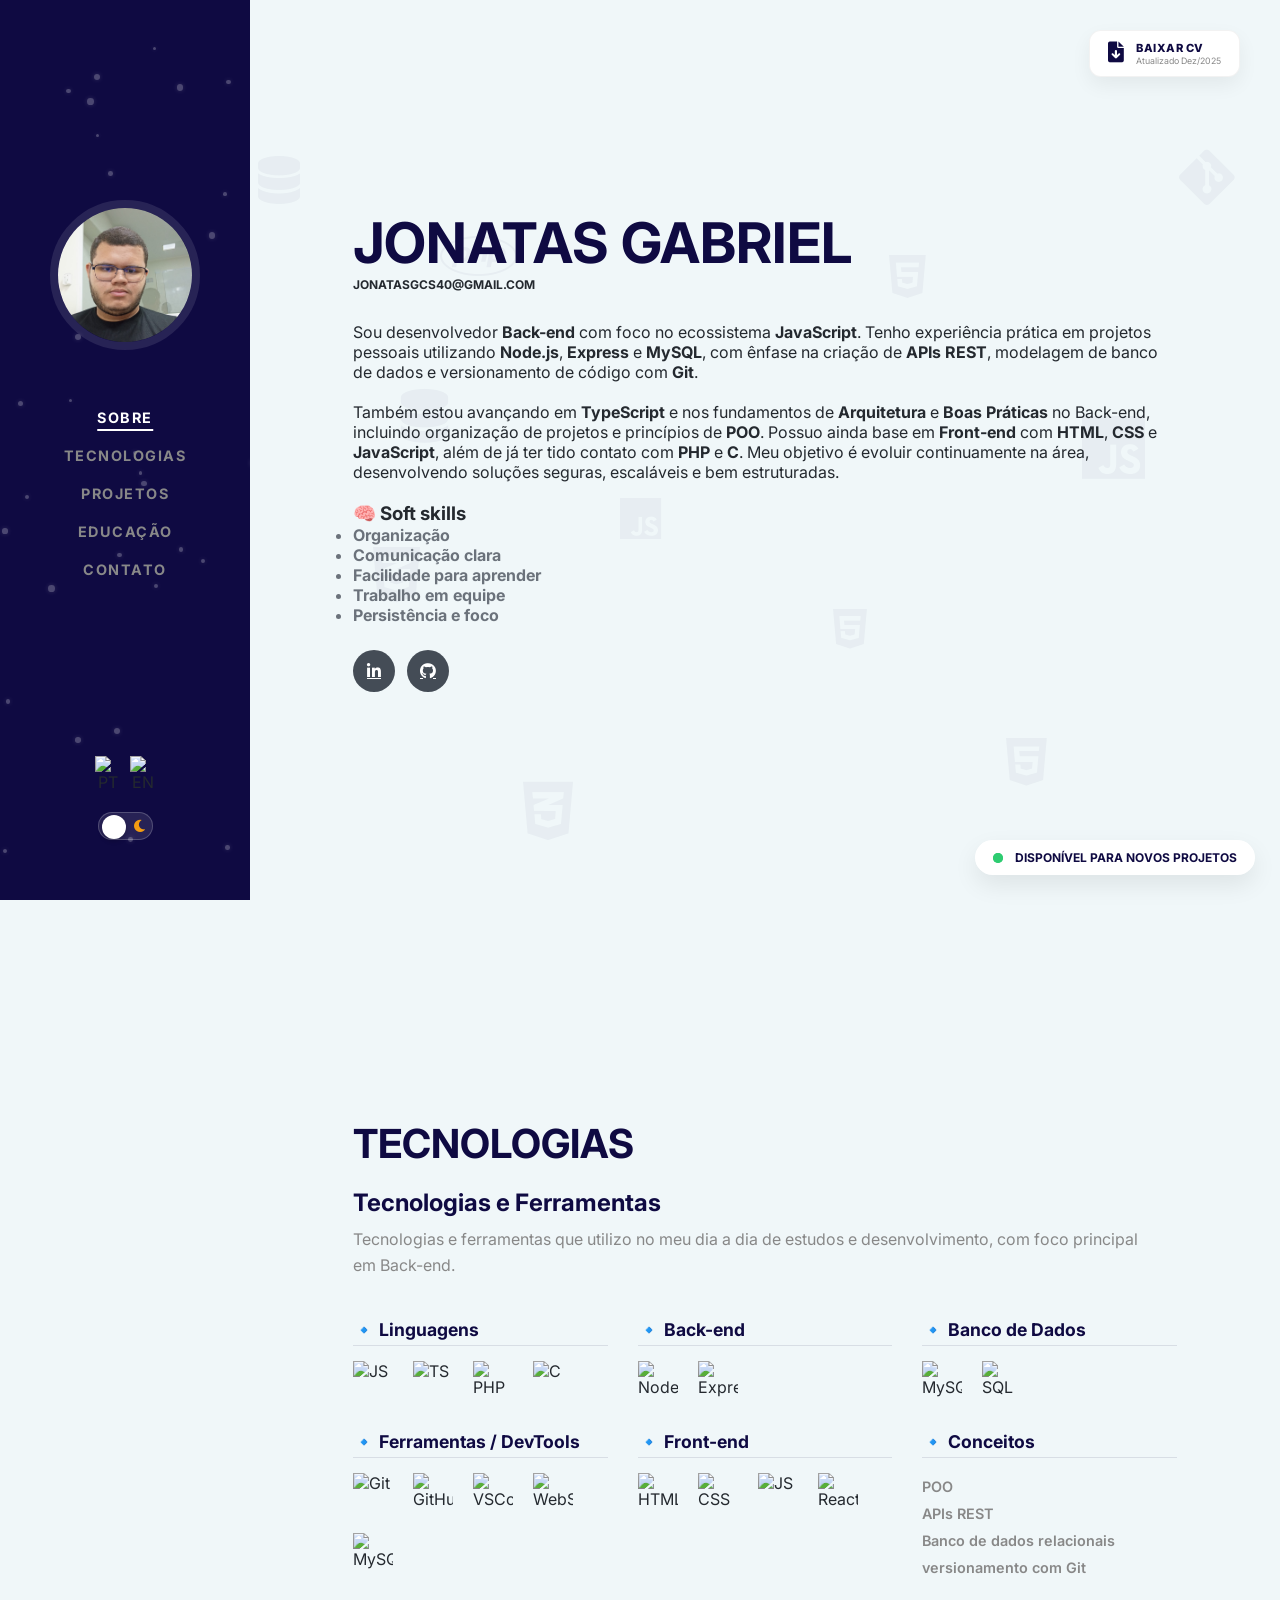
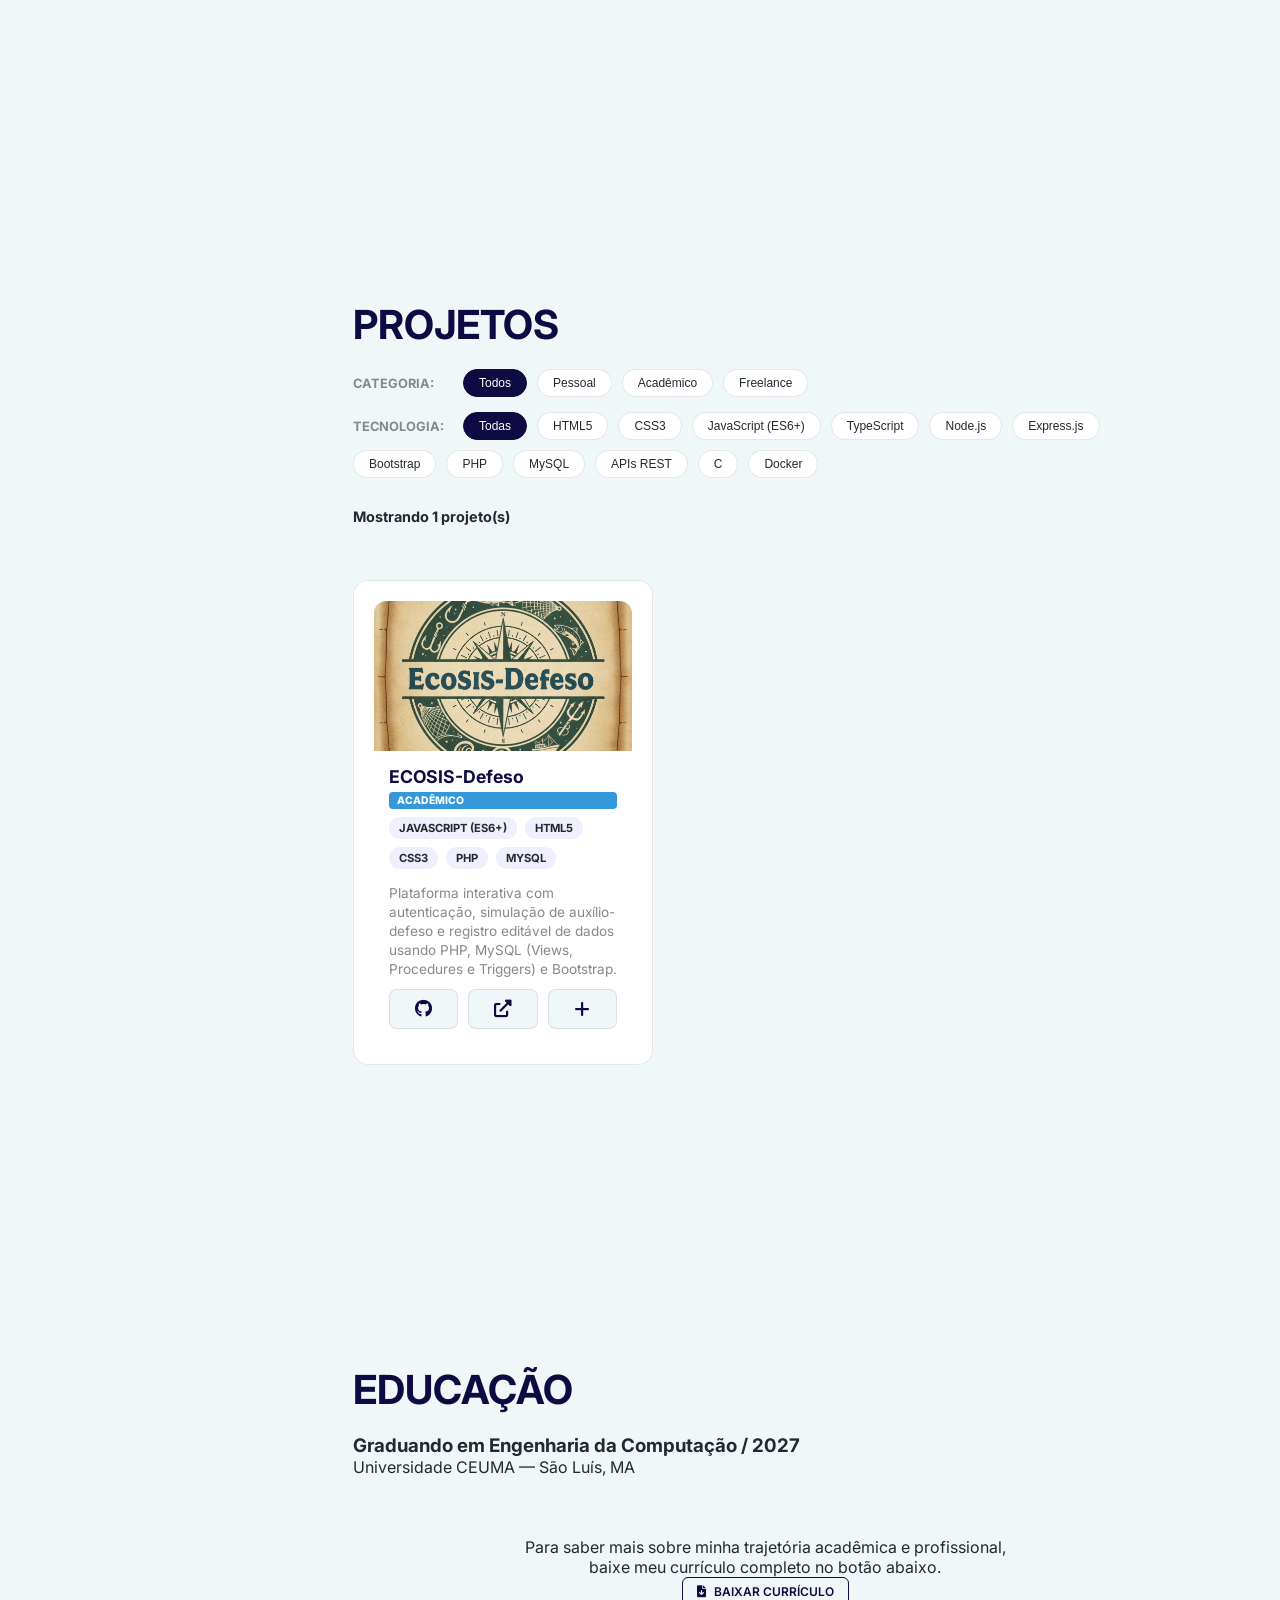
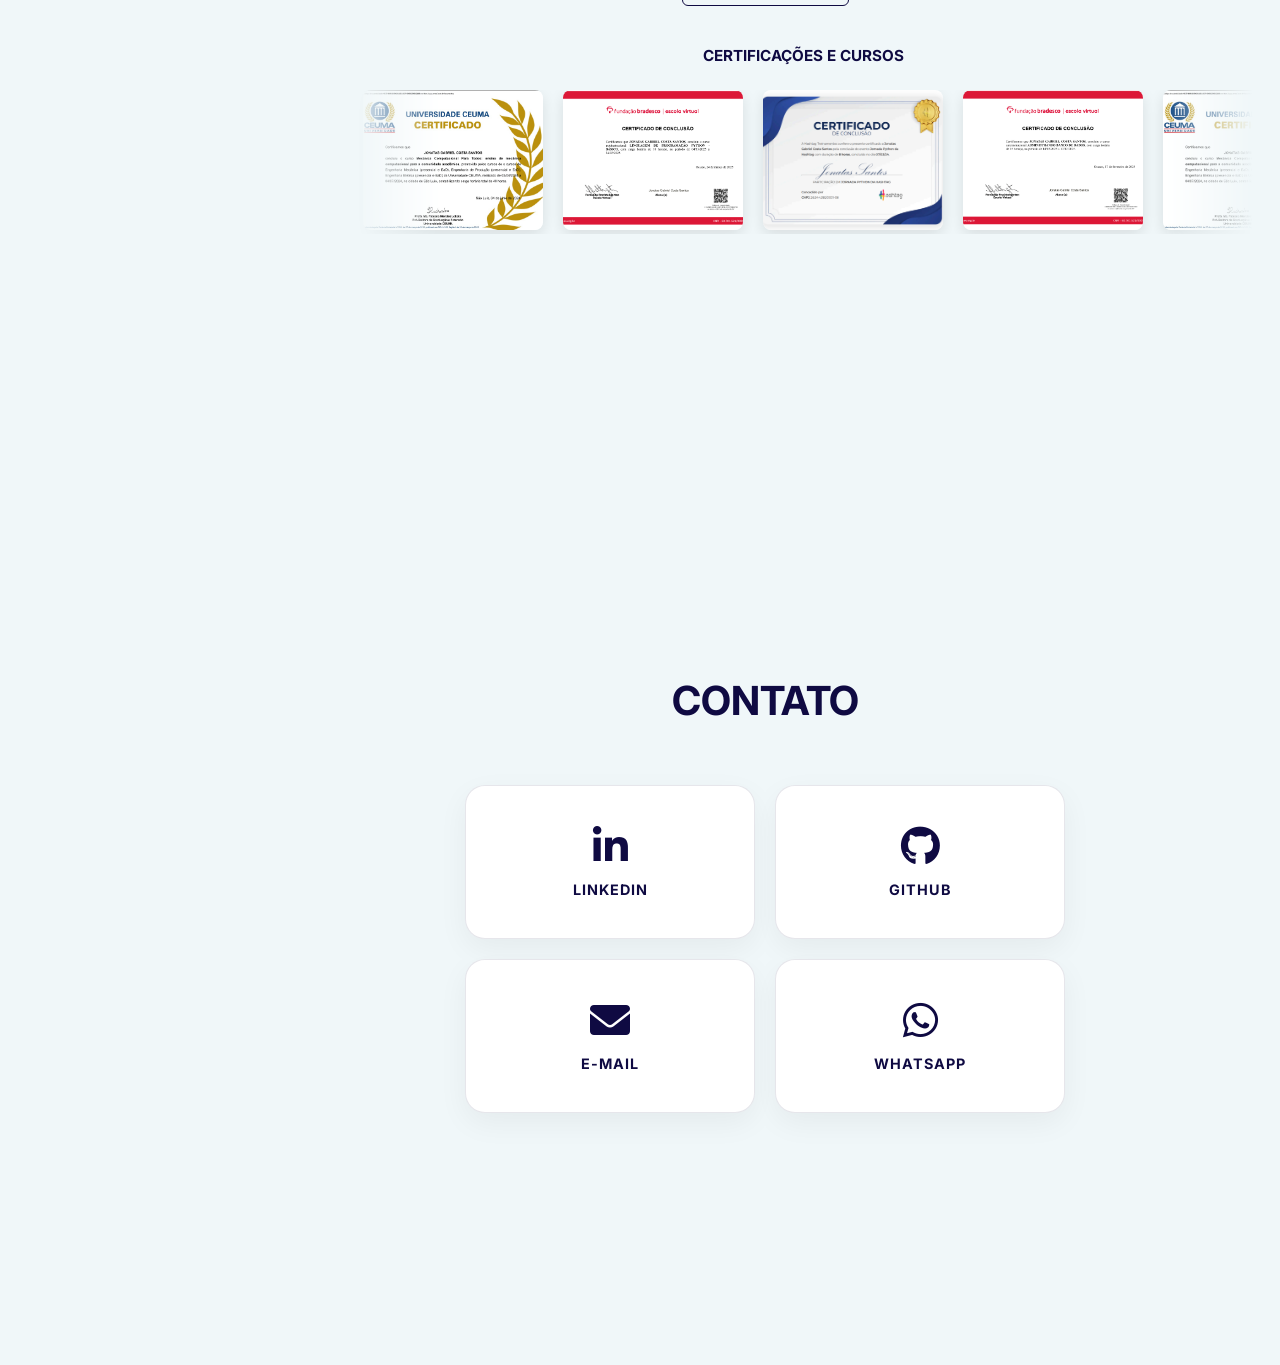
==== index.html @ e99e6a86 "Add files via upload" ====
<!DOCTYPE html>
<html lang="pt-br">
<head>
    <meta charset="UTF-8">
    <meta name="viewport" content="width=device-width, initial-scale=1.0, maximum-scale=1.0, user-scalable=no">
    <title>Jonatas Gabriel | Portfolio</title>

    <link rel="icon" type="image/x-icon" href="imagem/Gemini_Generated_Image_o54083o54083o540.png">

    <link rel="stylesheet" href="style.css">
    <link href="https://fonts.googleapis.com/css2?family=Inter:wght@400;700&display=swap" rel="stylesheet">
    <link rel="stylesheet" href="https://cdnjs.cloudflare.com/ajax/libs/font-awesome/6.0.0/css/all.min.css">
    <link href="https://unpkg.com/aos@2.3.1/dist/aos.css" rel="stylesheet">
</head>
<body>
    <nav class="sidebar">
        <div id="sidebar-particles"></div>
        <div class="nav-center">
            <div class="profile-container">
                <img src="imagem/perfil.jpeg" alt="Jonatas Gabriel" class="profile-pic" id="profile-trigger">
            </div>
            <ul class="nav-links">
                <li><a href="#sobre" class="nav-item" data-pt="SOBRE" data-en="ABOUT">SOBRE</a></li>
                <li><a href="#tecnologias" class="nav-item" data-pt="TECNOLOGIAS" data-en="SKILLS">TECNOLOGIAS</a></li>
                <li><a href="#projetos" class="nav-item" data-pt="PROJETOS" data-en="PROJECTS">PROJETOS</a></li>
                <li><a href="#educacao" class="nav-item" data-pt="EDUCAÇÃO" data-en="EDUCATION">EDUCAÇÃO</a></li>
                <li><a href="#contato" class="nav-item" data-pt="CONTATO" data-en="CONTACT">CONTATO</a></li>
            </ul>
        </div>

        <div class="sidebar-footer">
            <div class="lang-switcher">
                <img src="https://flagcdn.com/w40/br.png" alt="PT" class="lang-btn" onclick="setLanguage('pt')">
                <img src="https://flagcdn.com/w40/gb.png" alt="EN" class="lang-btn" onclick="setLanguage('en')">
            </div>

            <div class="theme-switch">
                <input type="checkbox" id="theme-toggle" class="theme-checkbox">
                <label for="theme-toggle" class="theme-label">
                    <i class="fas fa-sun sun-icon"></i>
                    <i class="fas fa-moon moon-icon"></i>
                    <span class="ball"></span>
                </label>
            </div>
        </div>
    </nav>

    <main class="content">
        <div class="cv-widget" data-aos="fade-left">
            <a href="curriculo/Jonatas_Gabriel_Costa_Santos_Curriculo.pdf" download class="cv-button">
                <i class="fas fa-file-download"></i>
                <div class="cv-text">
                    <span class="cv-main-label" data-pt="BAIXAR CV" data-en="DOWNLOAD CV">BAIXAR CV</span>
                    <span class="cv-date" data-pt="Atualizado Dez/2025" data-en="Updated Dec/2025">Atualizado Dez/2025</span>
                </div>
            </a>
        </div>

        <section id="sobre" class="section" data-aos="fade-up">
            <h1 class="main-title">JONATAS GABRIEL</h1>
            <a href="mailto:jonatasgcs40@gmail.com" class="email-link">jonatasgcs40@gmail.com</a>
            <div class="bio-text">
                <p data-pt="Sou desenvolvedor <strong>Back-end</strong> com foco no ecossistema <strong>JavaScript</strong>. Tenho experiência prática em projetos pessoais utilizando <strong>Node.js</strong>, <strong>Express</strong> e <strong>MySQL</strong>, com ênfase na criação de <strong>APIs REST</strong>, modelagem de banco de dados e versionamento de código com <strong>Git</strong>." 
                   data-en="I am a <strong>Back-end</strong> developer focused on the <strong>JavaScript</strong> ecosystem. I have practical experience in personal projects using <strong>Node.js</strong>, <strong>Express</strong>, and <strong>MySQL</strong>, emphasizing <strong>REST API</strong> creation, database modeling, and versioning with <strong>Git</strong>.">
                    Sou desenvolvedor <strong>Back-end</strong> com foco no ecossistema <strong>JavaScript</strong>. Tenho experiência prática em projetos pessoais utilizando <strong>Node.js</strong>, <strong>Express</strong> e <strong>MySQL</strong>, com ênfase na criação de <strong>APIs REST</strong>, modelagem de banco de dados e versionamento de código com <strong>Git</strong>.
                </p>
                <br>
                <p data-pt="Também estou avançando em <strong>TypeScript</strong> e nos fundamentos de <strong>Arquitetura</strong> e <strong>Boas Práticas</strong> no Back-end, incluindo organização de projetos e princípios de <strong>POO</strong>. Possuo ainda base em <strong>Front-end</strong> com <strong>HTML</strong>, <strong>CSS</strong> e <strong>JavaScript</strong>, além de já ter tido contato com <strong>PHP</strong> e <strong>C</strong>. Meu objetivo é evoluir continuamente na área, desenvolvendo soluções seguras, escaláveis e bem estruturadas."
                   data-en="I am also advancing in <strong>TypeScript</strong> and <strong>Architecture</strong> fundamentals and <strong>Best Practices</strong> in Back-end, including project organization and <strong>OOP</strong> principles. I also have a foundation in <strong>Front-end</strong> with <strong>HTML</strong>, <strong>CSS</strong>, and <strong>JavaScript</strong>, besides having contact with <strong>PHP</strong> and <strong>C</strong>. My goal is to continuously evolve, developing secure, scalable, and well-structured solutions.">
                    Também estou avançando em <strong>TypeScript</strong> e nos fundamentos de <strong>Arquitetura</strong> e <strong>Boas Práticas</strong> no Back-end, incluindo organização de projetos e princípios de <strong>POO</strong>. Possuo ainda base em <strong>Front-end</strong> com <strong>HTML</strong>, <strong>CSS</strong> e <strong>JavaScript</strong>, além de já ter tido contato com <strong>PHP</strong> e <strong>C</strong>. Meu objetivo é evoluir continuamente na área, desenvolvendo soluções seguras, escaláveis e bem estruturadas.
                </p>
                <br>
                <div class="soft-skills">
                    <h3 class="soft-skills-title" data-pt="🧠 Soft skills" data-en="🧠 Soft skills">🧠 Soft skills</h3>
                    <ul class="soft-skills-list">
                        <li data-pt=" <b>Organização</b>" data-en=" <b>Organization</b>"> <b>Organização</b></li>
                        <li data-pt=" <b>Comunicação clara</b>" data-en=" <b>Clear communication</b>"> <b>Comunicação clara</b></li>
                        <li data-pt=" <b>Facilidade para aprender</b>" data-en=" <b>Quick learner</b>"> <b>Facilidade para aprender</b></li>
                        <li data-pt=" <b>Trabalho em equipe</b>" data-en=" <b>Teamwork</b>"> <b>Trabalho em equipe</b></li>
                        <li data-pt=" <b>Persistência e foco</b>" data-en=" <b>Persistence and focus</b>"> <b>Persistência e foco</b></li>
                    </ul>
                </div>
            </div>
            <div class="social-icons">
                <a href="https://www.linkedin.com/in/jonatas-gabriel-a3842b328" target="_blank" class="social-btn"><i class="fab fa-linkedin-in"></i></a>
                <a href="https://github.com/jonatasgcs" target="_blank" class="social-btn"><i class="fab fa-github"></i></a>
            </div>
        </section>

        <section id="tecnologias" class="section" data-aos="fade-up">
            <h2 class="section-title" data-pt="TECNOLOGIAS" data-en="SKILLS">TECNOLOGIAS</h2>
            <div class="tech-intro">
                <h3 data-pt="Tecnologias e Ferramentas" data-en="Technologies and Tools">Tecnologias e Ferramentas</h3>
                <p data-pt="Tecnologias e ferramentas que utilizo no meu dia a dia de estudos e desenvolvimento, com foco principal em Back-end." data-en="Technologies and tools I use in my daily studies and development, with a primary focus on Back-end.">
                    Tecnologias e ferramentas que utilizo no meu dia a dia de estudos e desenvolvimento, com foco principal em Back-end.
                </p>
            </div>

            <div class="tech-groups">
                <div class="tech-group">
                    <h4 data-pt="🔹 Linguagens" data-en="🔹 Languages">🔹 Linguagens</h4>
                    <div class="tech-icons-grid">
                        <div class="tech-item"><img src="https://cdn.simpleicons.org/javascript/F7DF1E" alt="JS"><span>JavaScript</span></div>
                        <div class="tech-item"><img src="https://cdn.simpleicons.org/typescript/3178C6" alt="TS"><span>TypeScript</span></div>
                        <div class="tech-item"><img src="https://cdn.simpleicons.org/php/777BB4" alt="PHP"><span>PHP</span></div>
                        <div class="tech-item"><img src="https://cdn.simpleicons.org/c/A8B9CC" alt="C"><span>C</span></div>
                    </div>
                </div>

                <div class="tech-group">
                    <h4 data-pt="🔹 Back-end" data-en="🔹 Back-end">🔹 Back-end</h4>
                    <div class="tech-icons-grid">
                        <div class="tech-item"><img src="https://cdn.simpleicons.org/nodedotjs/339933" alt="Node"><span>Node.js</span></div>
                        <div class="tech-item"><img src="https://cdn.simpleicons.org/express/000000" alt="Express"><span>Express</span></div>
                    </div>
                </div>

                <div class="tech-group">
                    <h4 data-pt="🔹 Banco de Dados" data-en="🔹 Databases">🔹 Banco de Dados</h4>
                    <div class="tech-icons-grid">
                        <div class="tech-item"><img src="https://cdn.simpleicons.org/mysql/4479A1" alt="MySQL"><span>MySQL</span></div>
                        <div class="tech-item"><img src="https://cdn.simpleicons.org/sqlite/003B57" alt="SQL"><span>SQL (Queries)</span></div>
                    </div>
                </div>

                <div class="tech-group">
                    <h4 data-pt="🔹 Ferramentas / DevTools" data-en="🔹 Tools / DevTools">🔹 Ferramentas / DevTools</h4>
                    <div class="tech-icons-grid">
                        <div class="tech-item"><img src="https://cdn.simpleicons.org/git/F05032" alt="Git"><span>Git</span></div>
                        <div class="tech-item"><img src="https://cdn.simpleicons.org/github/181717" alt="GitHub"><span>GitHub</span></div>
                        <div class="tech-item"><img src="https://cdn.jsdelivr.net/gh/devicons/devicon/icons/vscode/vscode-original.svg" alt="VSCode"><span>VS Code</span></div>
                        <div class="tech-item"><img src="https://cdn.simpleicons.org/webstorm/000000" alt="WebStorm"><span>WebStorm</span></div>
                        <div class="tech-item"><img src="https://cdn.simpleicons.org/mysql/00A894" alt="MySQL Workbench"><span>MySQL Workbench</span></div>
                    </div>
                </div>

                <div class="tech-group">
                    <h4 data-pt="🔹 Front-end" data-en="🔹 Front-end">🔹 Front-end</h4>
                    <div class="tech-icons-grid">
                        <div class="tech-item"><img src="https://cdn.simpleicons.org/html5/E34F26" alt="HTML"><span>HTML</span></div>
                        <div class="tech-item"><img src="https://unpkg.com/simple-icons@v13/icons/css3.svg" width="24" alt="CSS"><span>CSS</span></div>
                        <div class="tech-item"><img src="https://cdn.simpleicons.org/javascript/F7DF1E" alt="JS"><span>JavaScript</span></div>
                        <div class="tech-item"><img src="https://cdn.simpleicons.org/react/61DAFB" alt="React"><span>React (em estudo)</span></div>
                    </div>
                </div>

                <div class="tech-group">
                    <h4 data-pt="🔹 Conceitos" data-en="🔹 Concepts">🔹 Conceitos</h4>
                    <ul class="concept-list">
                        <li data-pt="Arquitetura MVC" data-en="MVC Architecture">POO</li>
                        <li data-pt="APIs REST" data-en="REST APIs">APIs REST</li>
                        <li data-pt="Arquitetura MVC" data-en="MVC Architecture">Banco de dados relacionais</li>
                        <li data-pt="Arquitetura MVC" data-en="MVC Architecture">versionamento com Git</li>

                    </ul>
                </div>
            </div>
        </section>

   <!-- ========================================================================================== -->      

<style>
    /* Estilos das Novas Tags de Categoria */
    .category-tag {
        display: inline-block;
        font-size: 0.65rem;
        font-weight: 800;
        padding: 2px 8px;
        border-radius: 4px;
        text-transform: uppercase;
        margin-bottom: 8px;
        color: #fff;
    }
    .cat-pessoal { background-color: #f39c12; }
    .cat-academico { background-color: #3498db; }
    .cat-freelance { background-color: #9b59b6; }

    /* Estilos dos Filtros */
    .project-filters {
        margin-bottom: 30px;
        display: flex;
        flex-direction: column;
        gap: 15px;
    }

    .filter-group {
        display: flex;
        flex-wrap: wrap;
        gap: 10px;
        align-items: center;
        max-width: 800px; 
    }

    .filter-label {
        font-size: 0.8rem;
        font-weight: 700;
        color: var(--text-gray);
        min-width: 100px;
    }

    .filter-btn {
        padding: 6px 15px;
        border: 1px solid var(--border-tech);
        background: var(--card-bg);
        color: var(--text-main);
        border-radius: 20px;
        cursor: pointer;
        font-size: 0.75rem;
        transition: 0.3s;
        white-space: nowrap;
    }

    .filter-btn.active {
        background: var(--navy-blue);
        color: #fff;
        border-color: var(--navy-blue);
    }

    /* Ajuste do Card para evitar que fique cortado */
    .projects-container {
        display: flex;
        flex-wrap: wrap;
        gap: 20px;
        justify-content: flex-start;
    }

    .project-card {
        background: var(--card-bg);
        border-radius: 15px;
        overflow: hidden;
        border: 1px solid var(--border-tech);
        transition: transform 0.3s ease;
        display: flex;
        flex-direction: column;
        /* Reduzido para garantir visibilidade total */
        width: 300px; 
        max-width: 100%;
    }

    .project-image {
        width: 100%;
        height: 150px; /* Reduzido de 180px */
        overflow: hidden;
    }

    .project-image img {
        width: 100%;
        height: 100%;
        object-fit: cover;
    }

    .project-info {
        padding: 15px; /* Reduzido o respiro interno */
        flex-grow: 1;
    }

    .project-name {
        font-size: 1.1rem;
        margin-bottom: 5px;
    }

    .project-description {
        font-size: 0.85rem;
        line-height: 1.4;
        margin-bottom: 10px;
    }

    .project-count {
        font-size: 0.9rem;
        font-weight: bold;
        color: var(--text-titles);
        margin-bottom: 15px;
    }

    .project-card.hidden {
        display: none !important;
    }



</style>

<section id="projetos" class="section" data-aos="fade-up">
    <h2 class="section-title" data-pt="PROJETOS" data-en="PROJECTS">PROJETOS</h2>
    
    <div class="project-filters">
        <div class="filter-group">
            <span class="filter-label">CATEGORIA:</span>
            <button class="filter-btn active" onclick="filterProjects('all', 'category', this)">Todos</button>
            <button class="filter-btn" onclick="filterProjects('pessoal', 'category', this)">Pessoal</button>
            <button class="filter-btn" onclick="filterProjects('academico', 'category', this)">Acadêmico</button>
            <button class="filter-btn" onclick="filterProjects('freelance', 'category', this)">Freelance</button>
        </div>
        <div class="filter-group">
            <span class="filter-label">TECNOLOGIA:</span>
            <button class="filter-btn active" onclick="filterProjects('all', 'tech', this)">Todas</button>
            <button class="filter-btn" onclick="filterProjects('HTML5', 'tech', this)">HTML5</button>
            <button class="filter-btn" onclick="filterProjects('CSS3', 'tech', this)">CSS3</button>
            <button class="filter-btn" onclick="filterProjects('JavaScript (ES6+)', 'tech', this)">JavaScript (ES6+)</button>
            <button class="filter-btn" onclick="filterProjects('TypeScript', 'tech', this)">TypeScript</button>
            <button class="filter-btn" onclick="filterProjects('Node.js', 'tech', this)">Node.js</button>
            <button class="filter-btn" onclick="filterProjects('Express.js', 'tech', this)">Express.js</button>
            <button class="filter-btn" onclick="filterProjects('Bootstrap', 'tech', this)">Bootstrap</button>
            <button class="filter-btn" onclick="filterProjects('PHP', 'tech', this)">PHP</button>
            <button class="filter-btn" onclick="filterProjects('MySQL', 'tech', this)">MySQL</button>
            <button class="filter-btn" onclick="filterProjects('APIs REST', 'tech', this)">APIs REST</button>
            <button class="filter-btn" onclick="filterProjects('C', 'tech', this)">C</button>
            <button class="filter-btn" onclick="filterProjects('Docker', 'tech', this)">Docker</button>
        </div>
    </div>

    <div class="project-count" id="project-counter">Mostrando 1 projeto(s)</div>

    
   <!-- ============================      defeso     ======================================================= -->

    <div class="projects-container">
        <div class="project-card" data-category="academico" data-tech="JavaScript (ES6+), HTML5, CSS3, PHP, MySQL">
            <div class="project-image">
                <img src="imagem/defeso.png" alt="Preview do Projeto">
            </div>
            <div class="project-info">
                <h3 class="project-name">ECOSIS-Defeso</h3>
                <span class="category-tag cat-academico">Acadêmico</span>
                
                <div class="project-tags">
                    <span class="tag">JavaScript (ES6+)</span>
                    <span class="tag">HTML5</span>
                    <span class="tag">CSS3</span>
                    <span class="tag">PHP</span>
                    <span class="tag">MySQL</span>
                </div>
                <p class="project-description" data-pt="Plataforma interativa com autenticação, simulação de auxílio-defeso e registro auditável de dados usando PHP, MySQL (Views, Procedures e Triggers) e Bootstrap." data-en="Web system that informs and guides fishermen...">
                   Plataforma interativa com autenticação, simulação de auxílio-defeso e registro editável de dados usando PHP, MySQL (Views, Procedures e Triggers) e Bootstrap.
                </p>
                    <div class="project-actions">
                        <a href="https://github.com/jonatasgcs/ECOSIS-Defeso" target="_blank" class="btn-action github" title="GitHub">
                            <i class="fab fa-github"></i>
                        </a>
                        <a href="https://jonatasgcs.github.io/ECOSIS-Defeso/" target="_blank" class="btn-action site" title="Site">
                            <i class="fas fa-external-link-alt"></i>
                        </a>
                        <a href="ECOSIS.html" target="_blank" class="btn-action more" title="Ver Mais">
                            <i class="fas fa-plus"></i>
                        </a>
                    </div>
            </div>
        </div>
        </div>
        

   <!-- ================================ novo projeto ================================================= -->





        







   <!-- ========================================================================================== -->

</section>

<script>
    let activeCategory = 'all';
    let activeTech = 'all';

    function filterProjects(value, type, btn) {
        // Atualiza o estado visual dos botões
        const parent = btn.parentElement;
        parent.querySelectorAll('.filter-btn').forEach(b => b.classList.remove('active'));
        btn.classList.add('active');

        // Define o que está sendo filtrado
        if (type === 'category') activeCategory = value;
        if (type === 'tech') activeTech = value;

        const cards = document.querySelectorAll('.project-card');
        let count = 0;

        cards.forEach(card => {
            const cardCat = card.getAttribute('data-category');
            // Pegamos as tecnologias e transformamos em um array para busca exata
            const cardTechs = card.getAttribute('data-tech').split(',').map(t => t.trim());
            
            const matchCat = (activeCategory === 'all' || cardCat === activeCategory);
            const matchTech = (activeTech === 'all' || cardTechs.includes(activeTech));

            if (matchCat && matchTech) {
                card.classList.remove('hidden');
                count++;
            } else {
                card.classList.add('hidden');
            }
        });

        // Atualiza o contador de projetos visíveis
        const counter = document.getElementById('project-counter');
        if(counter) {
            counter.innerText = `Mostrando ${count} projeto(s)`;
        }
    }

</script>


   <!-- ========================================================================================== -->

        <section id="educacao" class="section" data-aos="fade-up">
            <div class="edu-content">
                <h2 class="section-title" data-pt="EDUCAÇÃO" data-en="EDUCATION">EDUCAÇÃO</h2>
                <div class="edu-card">
                    <h3 data-pt="Graduando em Engenharia da Computação / 2027" data-en="Bachelor in Computer Engineering">Graduando em Engenharia da Computação / 2027</h3>
                    <p data-pt="Universidade CEUMA — São Luís, MA" data-en="CEUMA University — São Luís, Brazil">Universidade CEUMA — São Luís, MA</p>
                </div>
            </div>
            <div class="cv-download-section">
                <p data-pt="Para saber mais sobre minha trajetória acadêmica e profissional, baixe meu currículo completo no botão abaixo." data-en="To learn more about my academic and professional career, download my full resume at the button below.">
                    Para saber mais sobre minha trajetória acadêmica e profissional, baixe meu currículo completo no botão abaixo.
                </p>
                <a href="curriculo/Jonatas_Gabriel_Costa_Santos_Curriculo.pdf" download class="cv-download-btn">
                    <i class="fas fa-file-download"></i>
                    <span data-pt="Baixar Currículo" data-en="Download Resume">Baixar Currículo</span>
                </a>
            </div>
            <div class="certificados-wrapper">
                <h4 data-pt="Certificações e Cursos" data-en="Certifications and Courses">Certificações e Cursos</h4>
                <div class="carousel-container">
                    <div class="carousel-track">
                        
                        <div class="carousel-item"><img src="cursos/Mecânica Computacional.png" alt="Cert 1" class="cert-img" onclick="openCert(this.src)"></div>
                        <div class="carousel-item"><img src="cursos/python.png" alt="Cert 2" class="cert-img" onclick="openCert(this.src)"></div>
                        <div class="carousel-item"><img src="cursos/python 2.png" alt="Cert 3" class="cert-img" onclick="openCert(this.src)"></div>
                        <div class="carousel-item"><img src="cursos/banco de dados.png" alt="Cert 4" class="cert-img" onclick="openCert(this.src)"></div>

                        <div class="carousel-item"><img src="cursos/Mecânica Computacional.png" alt="Cert 1" class="cert-img" onclick="openCert(this.src)"></div>
                        <div class="carousel-item"><img src="cursos/python.png" alt="Cert 2" class="cert-img" onclick="openCert(this.src)"></div>
                        <div class="carousel-item"><img src="cursos/python 2.png" alt="Cert 3" class="cert-img" onclick="openCert(this.src)"></div> 
                        <div class="carousel-item"><img src="cursos/banco de dados.png" alt="Cert 4" class="cert-img" onclick="openCert(this.src)"></div>   
                    </div>
                </div>
            </div>
        </section>

<section id="contato" class="section" data-aos="fade-up">
    <h2 class="section-title" style="text-align: center;" data-pt="CONTATO" data-en="CONTACT">CONTATO</h2>
    <div class="contact-center-container">
        <div class="contact-links-grid-2x2">
            <a href="https://www.linkedin.com/in/jonatas-gabriel-a3842b328" target="_blank" class="contact-link-card">
                <i class="fab fa-linkedin-in"></i>
                <span>LinkedIn</span>
            </a>
            <a href="https://github.com/jonatasgcs" target="_blank" class="contact-link-card">
                <i class="fab fa-github"></i>
                <span>GitHub</span>
            </a>
            <a href="mailto:jonatasgcs40@gmail.com" class="contact-link-card">
                <i class="fas fa-envelope"></i>
                <span>E-mail</span>
            </a>
            <a href="https://wa.me/98991636883" target="_blank" class="contact-link-card">
                <i class="fab fa-whatsapp"></i>
                <span>WhatsApp</span>
            </a>
        </div>
    </div>
</section>
    </main>

    <div class="status-widget">
        <span class="pulse-dot"></span>
        <p data-pt="Disponível para novos projetos" data-en="Available for new projects">Disponível para novos projetos</p>
    </div>

    <div id="image-modal" class="modal">
        <span class="close-modal">&times;</span>
        <img class="modal-content" id="full-image">
    </div>

    <script src="https://unpkg.com/aos@2.3.1/dist/aos.js"></script>
    <script src="script.js"></script>
</body>
</html>
---- style.css ----
:root {

    --bg-light: #f0f7f9;

    --navy-blue: #0f0a42;

    --text-gray: #888;

    --accent-green: #2ecc71;

    --card-bg: #fff;

    --text-main: #24292f;

    --border-tech: rgba(15, 10, 66, 0.1); 

}



/* MELHORIA NA LEGIBILIDADE DOS TÍTULOS E WIDGETS (MODO ESCURO) */

body.dark-mode .main-title,

body.dark-mode .section-title,

body.dark-mode .tech-intro h3,

body.dark-mode .tech-group h4,

body.dark-mode .soft-skills-title,

body.dark-mode .cv-main-label,

body.dark-mode .contact-link-card span,

body.dark-mode .status-widget p,           

body.dark-mode .certificados-wrapper h4,    

body.dark-mode .cv-download-btn span {      

    color: var(--text-titles);

}



body.dark-mode .cv-button i,                

body.dark-mode .cv-download-btn,            

body.dark-mode .cv-download-btn i,          

body.dark-mode .contact-link-card i {       

    color: var(--text-titles);

    border-color: var(--text-titles);

}



body.dark-mode .cv-download-btn:hover {

    background-color: var(--text-titles);

    color: #ffffff !important;

}



body.dark-mode .cv-download-btn:hover i {

    color: #ffffff;

}



body.dark-mode .contact-link-card:hover i,

body.dark-mode .contact-link-card:hover span {

    color: #fff;

}



/* MODO ESCURO - Variáveis */

body.dark-mode {

    --bg-light: #0b0e14;

    --navy-blue: #17176a;      

    --text-titles: #6366f1;    

    --text-gray: #94a3b8;      

    --card-bg: #1a1d23;

    --text-main: #cbd5e0;      

    --border-tech: rgba(255, 255, 255, 0.15); 

}



* {

    margin: 0;

    padding: 0;

    box-sizing: border-box;

    scroll-behavior: smooth;

}



body {

    font-family: 'Inter', sans-serif;

    background: var(--bg-light);

    color: var(--text-main);

    display: flex;

    overflow-x: hidden;

    transition: background 0.3s, color 0.3s;

}



/* SIDEBAR */

.sidebar {

    width: 250px;

    height: 100vh;

    background: var(--navy-blue);

    position: fixed;

    display: flex;

    flex-direction: column;

    justify-content: space-between;

    padding: 40px 0;

    text-align: center;

    z-index: 1000;

    overflow: hidden;

    transition: background 0.3s;

}



#sidebar-particles {

    position: absolute;

    top: 0;

    left: 0;

    width: 100%;

    height: 100%;

    z-index: -1;

    pointer-events: none;

}



.particle {

    position: absolute;

    background: rgba(255, 255, 255, 0.25);

    border-radius: 50%;

    box-shadow: 0 0 5px rgba(255, 255, 255, 0.15);

    animation: moveParticles linear infinite;

}



@keyframes moveParticles {

    0% { transform: translateY(0) scale(1); opacity: 0; }

    20% { opacity: 0.5; }

    100% { transform: translateY(-100vh) scale(0.6); opacity: 0; }

}



.nav-center {

    flex: 1;

    display: flex;

    flex-direction: column;

    align-items: center;

    justify-content: center;

    gap: 35px;

}



.profile-pic {

    width: 150px;

    height: 150px;

    border-radius: 50%;

    object-fit: cover;

    border: 8px solid rgba(255, 255, 255, 0.1);

    transition: 0.5s;

    cursor: zoom-in;

}



.profile-pic:hover {

    transform: scale(1.1) rotate(5deg);

    border-color: rgba(255, 255, 255, 0.3);

}



.nav-links {

    list-style: none;

}



.nav-links li {

    margin: 18px 0;

}



.nav-links a {

    color: var(--text-gray);

    text-decoration: none;

    font-weight: bold;

    font-size: 0.9rem;

    letter-spacing: 1.5px;

    transition: 0.3s;

    text-transform: uppercase;

    position: relative;

}



.nav-links a.active,

.nav-links a:hover {

    color: #fff !important;

}



.nav-links a::after {

    content: '';

    position: absolute;

    width: 0;

    height: 2px;

    bottom: -5px;

    left: 50%;

    background: #fff;

    transition: 0.3s;

    transform: translateX(-50%);

}



.nav-links a.active::after {

    width: 100%;

}



/* WIDGET CV */

.cv-widget {

    position: fixed;

    top: 30px;

    right: 40px;

    z-index: 998;

}



.cv-button {

    display: flex;

    align-items: center;

    gap: 12px;

    background: var(--card-bg);

    padding: 10px 18px;

    border-radius: 12px;

    text-decoration: none;

    box-shadow: 0 8px 20px rgba(0, 0, 0, 0.06);

    border: 1px solid rgba(0, 0, 0, 0.05);

    transition: 0.3s cubic-bezier(0.175, 0.885, 0.32, 1.275);

}



.cv-button i {

    font-size: 1.3rem;

    color: var(--navy-blue);

}



.cv-text {

    display: flex;

    flex-direction: column;

}



.cv-main-label {

    font-size: 0.7rem;

    font-weight: 800;

    color: var(--navy-blue);

    letter-spacing: 0.5px;

}



.cv-date {

    font-size: 0.55rem;

    color: var(--text-gray);

}



.cv-button:hover {

    transform: translateY(-4px);

    background: var(--navy-blue);

    border-color: var(--navy-blue);

}



.cv-button:hover .cv-main-label,

.cv-button:hover .cv-date,

.cv-button:hover i {

    color: #fff;

}



/* SECTIONS BASE */

.content {

    margin-left: 250px;

    width: calc(100% - 250px);

    position: relative;

    z-index: 1;

}



.section {

    min-height: 100vh;

    padding: 100px 10%;

    display: flex;

    flex-direction: column;

    justify-content: center;

}



.main-title {

    font-size: 3.5rem;

    color: var(--navy-blue);

}



.section-title {

    font-size: 2.5rem;

    margin-bottom: 20px;

    color: var(--navy-blue);

}



/* TECNOLOGIAS */

.tech-intro h3 {

    font-size: 1.5rem;

    color: var(--navy-blue);

    margin-bottom: 10px;

}



.tech-intro p {

    color: var(--text-gray);

    max-width: 800px;

    margin-bottom: 40px;

    line-height: 1.6;

}



.tech-groups {

    display: grid;

    grid-template-columns: repeat(auto-fit, minmax(250px, 1fr));

    gap: 30px;

}



.tech-group h4 {

    color: var(--navy-blue);

    margin-bottom: 15px;

    font-size: 1.1rem;

    border-bottom: 1px solid var(--border-tech); 

    padding-bottom: 5px;

}



.tech-icons-grid {

    display: flex;

    flex-wrap: wrap;

    gap: 20px;

}



.tech-item {

    position: relative;

    display: flex;

    flex-direction: column;

    align-items: center;

}



.tech-item img {

    width: 40px;

    height: 40px;

    object-fit: contain;

    transition: all 0.4s ease;

    animation: techFloat 4s ease-in-out infinite alternate;

}



.tech-item span {

    position: absolute;

    bottom: -25px;

    background: var(--navy-blue);

    color: #fff;

    font-size: 0.7rem;

    padding: 2px 8px;

    border-radius: 4px;

    opacity: 0;

    transition: 0.3s;

    white-space: nowrap;

    pointer-events: none;

}



.tech-item:hover img {

    transform: scale(1.2) translateY(-5px);

}



.tech-item:hover span {

    opacity: 1;

    bottom: -30px;

}



@keyframes techFloat {

    from { transform: translateY(0); }

    to { transform: translateY(-8px); }

}



.concept-list {

    list-style: none;

}



.concept-list li {

    padding: 5px 0;

    font-weight: 600;

    color: var(--text-gray);

    font-size: 0.9rem;

    transition: 0.3s;

}



.concept-list li:hover {

    padding-left: 10px;

    color: var(--navy-blue);

}



/* PROJETOS */

.projects-container {

    display: flex;

    flex-wrap: wrap;

    gap: 20px;

}



.project-card {

    background: var(--card-bg);

    padding: 20px;

    width: 350px;

    border-radius: 5px;

    border: 1px solid rgba(0,0,0,0.05);

}



.img-box {

    height: 180px;

    background: var(--bg-light);

    margin: 15px 0;

    display: flex;

    align-items: center;

    justify-content: center;

    border: 1px solid rgba(0,0,0,0.1);

}



.card-buttons a {

    background: var(--navy-blue);

    color: #fff;

    padding: 5px 15px;

    text-decoration: none;

    border-radius: 3px;

    margin-right: 10px;

    font-size: 0.8rem;

}



/* EDUCAÇÃO E CERTIFICADOS */

#educacao {

    justify-content: center;

    padding-top: 120px;

}



.edu-content {

    margin-bottom: 80px;

}



.certificados-wrapper {

    max-width: 900px;

    margin: 0 auto;

    position: relative;

    padding-bottom: 50px;

}



.certificados-wrapper h4 {

    color: var(--navy-blue);

    font-size: 0.95rem;

    margin-bottom: 25px;

    text-transform: uppercase;

    text-align: center;

}



.carousel-container {

    width: 100%;

    overflow: hidden;

    position: relative;

    mask-image: linear-gradient(to right, transparent, black 10%, black 90%, transparent);

    -webkit-mask-image: linear-gradient(to right, transparent, black 10%, black 90%, transparent);

}



.carousel-track {

    display: flex;

    width: max-content;

    animation: scrollInfinite 25s linear infinite;

}



.carousel-item {

    width: 200px;

    flex-shrink: 0;

    padding: 0 10px;

}



.carousel-item img {

    width: 100%;

    height: 140px;

    object-fit: cover;

    border-radius: 8px;

    box-shadow: 0 5px 15px rgba(0, 0, 0, 0.1);

}



@keyframes scrollInfinite {

    0% { transform: translateX(0); }

    100% { transform: translateX(-50%); }

}



.carousel-track:hover {

    animation-play-state: paused;

}



/* CURRÍCULO DOWNLOAD */

.cv-download-section {

    text-align: center;

    margin: -20px auto 40px auto;

    max-width: 500px;

}



.cv-download-btn {

    display: inline-flex;

    align-items: center;

    gap: 8px;

    color: var(--navy-blue) !important;

    padding: 6px 14px;

    border-radius: 6px;

    text-decoration: none;

    font-weight: 600;

    font-size: 0.75rem;

    text-transform: uppercase;

    border: 1.5px solid var(--navy-blue);

    transition: 0.3s;

}



.cv-download-btn:hover {

    background-color: var(--navy-blue);

    color: #ffffff !important;

}



/* SEÇÃO CONTATO */

/* SEÇÃO CONTATO REORGANIZADA */
.contact-center-container {
    max-width: 900px;
    margin: 40px auto;
    display: flex;
    justify-content: center;
    width: 100%;
}

.contact-links-grid {
    display: grid;
    /* Define 4 colunas em telas grandes */
    grid-template-columns: repeat(4, 1fr); 
    gap: 25px;
    width: 100%;
}

.contact-link-card {
    display: flex;
    flex-direction: column;
    align-items: center;
    justify-content: center;
    padding: 35px 20px;
    background: var(--card-bg);
    border-radius: 20px;
    text-decoration: none;
    color: var(--navy-blue);
    border: 1px solid var(--border-tech);
    box-shadow: 0 10px 30px rgba(0, 0, 0, 0.05);
    transition: 0.4s cubic-bezier(0.175, 0.885, 0.32, 1.275);
}

.contact-link-card i {
    font-size: 2.2rem;
    margin-bottom: 15px;
}

.contact-link-card span {
    font-size: 0.85rem;
    font-weight: 700;
    text-transform: uppercase;
    letter-spacing: 1px;
}

.contact-link-card:hover {
    transform: translateY(-12px);
    background: var(--navy-blue);
    color: #fff;
    box-shadow: 0 20px 40px rgba(15, 10, 66, 0.15);
}

/* Responsividade do Contato */
@media (max-width: 992px) {
    .contact-links-grid {
        grid-template-columns: repeat(2, 1fr); /* 2 colunas em tablets */
    }
}

@media (max-width: 480px) {
    .contact-links-grid {
        grid-template-columns: 1fr; /* 1 coluna em celulares pequenos */
    }
    .contact-link-card {
        padding: 25px;
    }
}



.form-container {

    width: 100%;

    background: var(--card-bg);

    padding: 40px;

    border-radius: 20px;

    border: 1px solid rgba(15, 10, 66, 0.1);

    box-shadow: 0 20px 40px rgba(0, 0, 0, 0.05);

}



.form-group input,

.form-group textarea {

    width: 100%;

    padding: 15px 20px;

    border: 2px solid #f0f4f8;

    border-radius: 10px;

    font-size: 0.95rem;

    transition: 0.3s;

    outline: none;

    background: var(--bg-light);

    color: var(--text-main);

    margin-bottom: 15px;

}



.form-group input:focus,

.form-group textarea:focus {

    border-color: var(--navy-blue);

    background: var(--card-bg);

    box-shadow: 0 0 0 4px rgba(15, 10, 66, 0.05);

}



.submit-btn {

    width: 100%;

    background: var(--navy-blue);

    color: #fff;

    padding: 18px;

    border: none;

    border-radius: 10px;

    font-weight: 700;

    cursor: pointer;

    display: flex;

    align-items: center;

    justify-content: center;

    gap: 12px;

    transition: 0.3s;

}



.submit-btn:hover {

    transform: scale(1.01);

    filter: brightness(1.2);

}



/* STATUS WIDGET */

.status-widget {

    position: fixed;

    bottom: 25px;

    right: 25px;

    background: var(--card-bg);

    padding: 10px 18px;

    border-radius: 50px;

    display: flex;

    align-items: center;

    gap: 12px;

    box-shadow: 0 10px 25px rgba(0, 0, 0, 0.08);

    z-index: 999;

}



.status-widget p {

    font-size: 0.75rem;

    font-weight: 700;

    color: var(--navy-blue);

    text-transform: uppercase;

}



.pulse-dot {

    width: 10px;

    height: 10px;

    background: var(--accent-green);

    border-radius: 50%;

    position: relative;

}



.pulse-dot::after {

    content: "";

    width: 100%;

    height: 100%;

    background: var(--accent-green);

    border-radius: 50%;

    position: absolute;

    animation: pulse 2s infinite;

}



@keyframes pulse {

    0% { transform: scale(1); opacity: 0.8; }

    100% { transform: scale(2.8); opacity: 0; }

}



/* MODAL */

.modal {

    display: none;

    position: fixed;

    z-index: 2000;

    left: 0;

    top: 0;

    width: 100%;

    height: 100%;

    background: rgba(15, 10, 66, 0.95);

    backdrop-filter: blur(5px);

    justify-content: center;

    align-items: center;

}



.modal-content {

    max-width: 80%;

    max-height: 80%;

    border-radius: 20px;

    border: 5px solid white;

}



.close-modal {

    position: absolute;

    top: 30px;

    right: 40px;

    color: #fff;

    font-size: 50px;

    cursor: pointer;

}



.floating-tech-icon {

    position: fixed;

    color: rgba(15, 10, 66, 0.04);

    pointer-events: none;

    z-index: -1;

    animation: floatMovement linear infinite alternate;

    transition: margin 1s ease-out; 

}



body.dark-mode .floating-tech-icon {

    color: rgba(255, 255, 255, 0.03);

}



@keyframes floatMovement {

    0% { transform: translate(0, 0) rotate(0deg); }

    100% { transform: translate(20px, 80px) rotate(15deg); }

}



.social-icons {

    display: flex;

    gap: 12px;

    margin-top: 25px;

}



.social-btn {

    width: 42px;

    height: 42px;

    background-color: #444c56;

    color: #fff !important;

    border-radius: 50%;

    display: flex;

    align-items: center;

    justify-content: center;

    transition: 0.3s;

}



.email-link {

    text-transform: uppercase;

    font-size: 0.75rem;

    color: var(--text-main);

    font-weight: 700;

    text-decoration: none;

    margin-bottom: 30px;

    display: inline-block;

}



.lang-switcher {

    display: flex;

    justify-content: center;

    gap: 10px;

}



.lang-btn {

    width: 25px;

    cursor: pointer;

}



/* SOFT SKILLS */

.soft-skills-list li {

    color: #6b727b; 

    font-weight: 500; 

}



body.dark-mode .soft-skills-list li {

    color: #718096; 

}



/* --- NOVO SWITCH MODERNO --- */

.theme-switch {

    position: fixed;

    bottom: 25px;

    left: 25px;

    z-index: 1000;

}



.theme-checkbox {

    opacity: 0;

    position: absolute;

}



.theme-label {

    background-color: #1a1d23;

    width: 65px;

    height: 32px;

    border-radius: 50px;

    position: relative;

    padding: 5px;

    cursor: pointer;

    display: flex;

    justify-content: space-between;

    align-items: center;

    border: 2px solid var(--navy-blue);

    transition: background 0.3s, border-color 0.3s;

}



.theme-label .fa-sun { color: #f1c40f; font-size: 14px; }

.theme-label .fa-moon { color: #f39c12; font-size: 14px; }



.theme-label .ball {

    background-color: #fff;

    width: 24px;

    height: 24px;

    position: absolute;

    left: 3px;

    top: 2px;

    border-radius: 50%;

    transition: transform 0.3s cubic-bezier(0.175, 0.885, 0.32, 1.275);

    box-shadow: 0 2px 5px rgba(0,0,0,0.2);

}



.theme-checkbox:checked + .theme-label .ball {

    transform: translateX(33px);

}



body.dark-mode .theme-label {

    background-color: #2c3e50;

    border-color: var(--text-titles);

}



/* Container para agrupar idiomas e tema no fim da sidebar */

.sidebar-footer {

    display: flex;

    flex-direction: column;

    align-items: center;

    gap: 20px;

    padding-bottom: 20px;

}



/* Novo estilo para o Switch (removendo o position fixed) */

.theme-switch {

    position: relative; /* Mudado de fixed para relative */

    bottom: unset;

    left: unset;

    z-index: 1000;

}



.theme-label {

    background-color: rgba(255, 255, 255, 0.1);

    width: 55px; /* Ligeiramente menor para caber melhor */

    height: 28px;

    border-radius: 50px;

    position: relative;

    padding: 5px;

    cursor: pointer;

    display: flex;

    justify-content: space-between;

    align-items: center;

    border: 1px solid rgba(255, 255, 255, 0.2);

    transition: 0.3s;

}



.theme-checkbox:checked + .theme-label .ball {

    transform: translateX(25px); /* Ajustado para o novo tamanho */

}

/* Estilização da Grade de Projetos */
.projects-container {
    display: grid;
    grid-template-columns: repeat(auto-fit, minmax(300px, 1fr));
    gap: 30px;
    margin-top: 40px;
}

.project-card {
    background: var(--card-bg);
    border-radius: 15px;
    overflow: hidden;
    border: 1px solid var(--border-tech);
    transition: transform 0.3s ease, box-shadow 0.3s ease;
    display: flex;
    flex-direction: column;
}

.project-card:hover {
    transform: translateY(-10px);
    box-shadow: 0 15px 35px rgba(0,0,0,0.1);
}

.project-image {
    width: 100%;
    height: 180px;
    background: #e2e8f0;
    overflow: hidden; /* IMPORTANTE: Isso corta a imagem para seguir o arredondamento do container */
    border-radius: 12px 12px 0 0; /* Arredonda apenas os cantos de cima */
}

.project-image img {
    width: 100%;
    height: 100%;
    object-fit: cover;
    border-radius: 12px 12px 0 0; /* Garante que a imagem acompanhe o arredondamento */
}

.project-info {
    padding: 20px;
    display: flex;
    flex-direction: column;
    flex-grow: 1;
}

.project-name {
    font-size: 1.25rem;
    color: var(--navy-blue);
    margin-bottom: 10px;
}

/* Tags de Linguagens */
.project-tags {
    display: flex;
    flex-wrap: wrap;
    gap: 8px;
    margin-bottom: 15px;
}

.tag {
    background: rgba(99, 102, 241, 0.1);
    color: var(--text-titles);
    font-size: 0.7rem;
    font-weight: 700;
    padding: 4px 10px;
    border-radius: 20px;
    text-transform: uppercase;
}

.project-description {
    font-size: 0.9rem;
    color: var(--text-gray);
    line-height: 1.5;
    margin-bottom: 20px;
    flex-grow: 1;
}

/* Botões de Ação */
.project-actions {
    display: flex;
    gap: 10px;
}

.btn-action {
    flex: 1;
    display: flex;
    align-items: center;
    justify-content: center;
    padding: 10px;
    border-radius: 8px;
    text-decoration: none;
    font-size: 1.1rem;
    transition: 0.3s;
    background: var(--bg-light);
    color: var(--navy-blue);
    border: 1px solid var(--border-tech);
}

.btn-action:hover {
    background: var(--navy-blue);
    color: #fff;
}

/* Cores específicas para o Dark Mode nos textos do card */
body.dark-mode .project-name {
    color: var(--text-titles);
}

body.dark-mode .btn-action {
    background: #1a1d23;
    color: #fff;
}



/* ===================================================== */
/* --- RESPONSIVIDADE (MOBILE) --- */

@media (max-width: 768px) {
    /* Ajuste do Corpo */
    body {
        flex-direction: column;
        overflow-x: hidden;
    }

    /* Transformando Sidebar em Barra Inferior */
    .sidebar {
        width: 100%;
        height: 70px;
        position: fixed;
        bottom: 0;
        top: auto;
        flex-direction: row;
        padding: 0 15px;
        justify-content: center;
        border-top: 1px solid rgba(255, 255, 255, 0.1);
    }

    #sidebar-particles, .profile-container, .sidebar-footer {
        display: none; /* Esconde elementos pesados no mobile */
    }

    .nav-center {
        width: 100%;
        gap: 0;
    }

    .nav-links {
        display: flex;
        width: 100%;
        justify-content: space-around;
        align-items: center;
    }

    .nav-links li {
        margin: 0;
    }

    .nav-links a {
        font-size: 0.65rem; /* Fonte menor para caber tudo */
        letter-spacing: 0.5px;
    }

    .nav-links a::after {
        bottom: -2px;
    }

    /* Ajuste do Conteúdo Principal */
    .content {
        margin-left: 0; /* Remove a margem da sidebar desktop */
        width: 100%;
        padding-bottom: 80px; /* Garante que a navbar não cubra o fim da página */
    }

    .section {
        padding: 60px 5%; /* Menos recuo lateral no celular */
    }

    .main-title {
        font-size: 2.2rem;
        text-align: center;
    }

    .email-link {
        display: block;
        text-align: center;
    }

    .social-icons {
        justify-content: center;
    }

    /* Ajuste do Widget de CV e Status */
    .cv-widget {
        top: 15px;
        right: 15px;
        transform: scale(0.85);
    }

    .status-widget {
        display: none; /* Remove para limpar o visual mobile */
    }

    /* Grid de Projetos Mobile */
    .projects-container {
        grid-template-columns: 1fr; /* Um card por linha */
        justify-items: center;
    }

    .project-card {
        width: 100%;
        max-width: 100%;
    }

    /* Ajuste de Tecnologias */
    .tech-groups {
        grid-template-columns: 1fr;
    }

    .tech-icons-grid {
        justify-content: center;
    }
}

/* Ajuste para telas muito pequenas */
@media (max-width: 480px) {
    .nav-links a {
        font-size: 0.55rem;
    }
    
    .section-title {
        font-size: 1.8rem;
    }
}


.contact-center-container {
    max-width: 600px; /* Reduzi o container para forçar a proximidade dos cards */
    margin: 40px auto;
    display: flex;
    justify-content: center;
    width: 100%;
}

.contact-links-grid-2x2 {
    display: grid;
    grid-template-columns: repeat(2, 1fr); /* Força 2 colunas */
    grid-template-rows: repeat(2, auto);    /* Força 2 linhas */
    gap: 20px;
    width: 100%;
}

.contact-link-card {
    display: flex;
    flex-direction: column;
    align-items: center;
    justify-content: center;
    padding: 40px 20px;
    background: var(--card-bg);
    border-radius: 20px;
    text-decoration: none;
    color: var(--navy-blue);
    border: 1px solid var(--border-tech);
    box-shadow: 0 10px 30px rgba(0, 0, 0, 0.05);
    transition: 0.4s cubic-bezier(0.175, 0.885, 0.32, 1.275);
}

.contact-link-card i {
    font-size: 2.5rem;
    margin-bottom: 15px;
}

.contact-link-card span {
    font-size: 0.9rem;
    font-weight: 700;
    text-transform: uppercase;
    letter-spacing: 1px;
}

.contact-link-card:hover {
    transform: translateY(-10px) scale(1.02);
    background: var(--navy-blue);
    color: #fff;
    box-shadow: 0 20px 40px rgba(15, 10, 66, 0.2);
}

/* No mobile muito pequeno, vira uma coluna só para não apertar os ícones */
@media (max-width: 400px) {
    .contact-links-grid-2x2 {
        grid-template-columns: 1fr;
    }
}
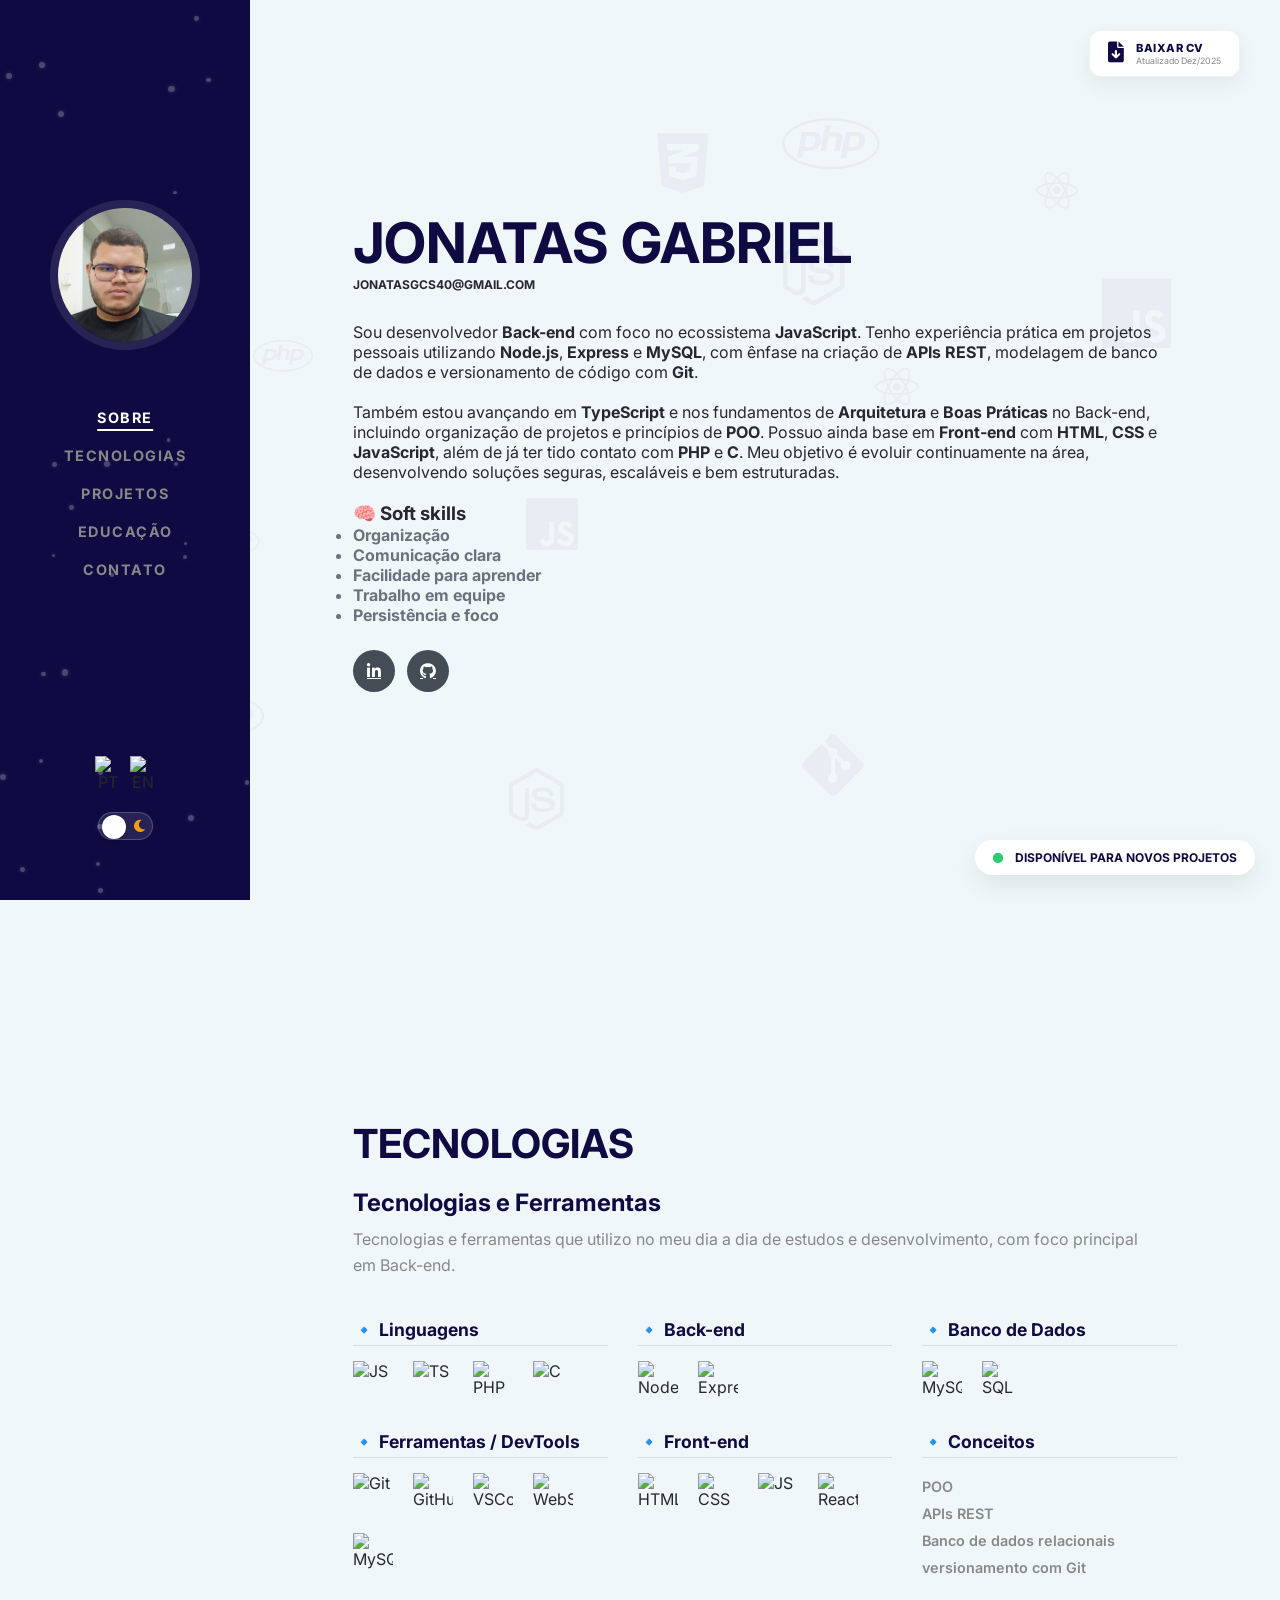
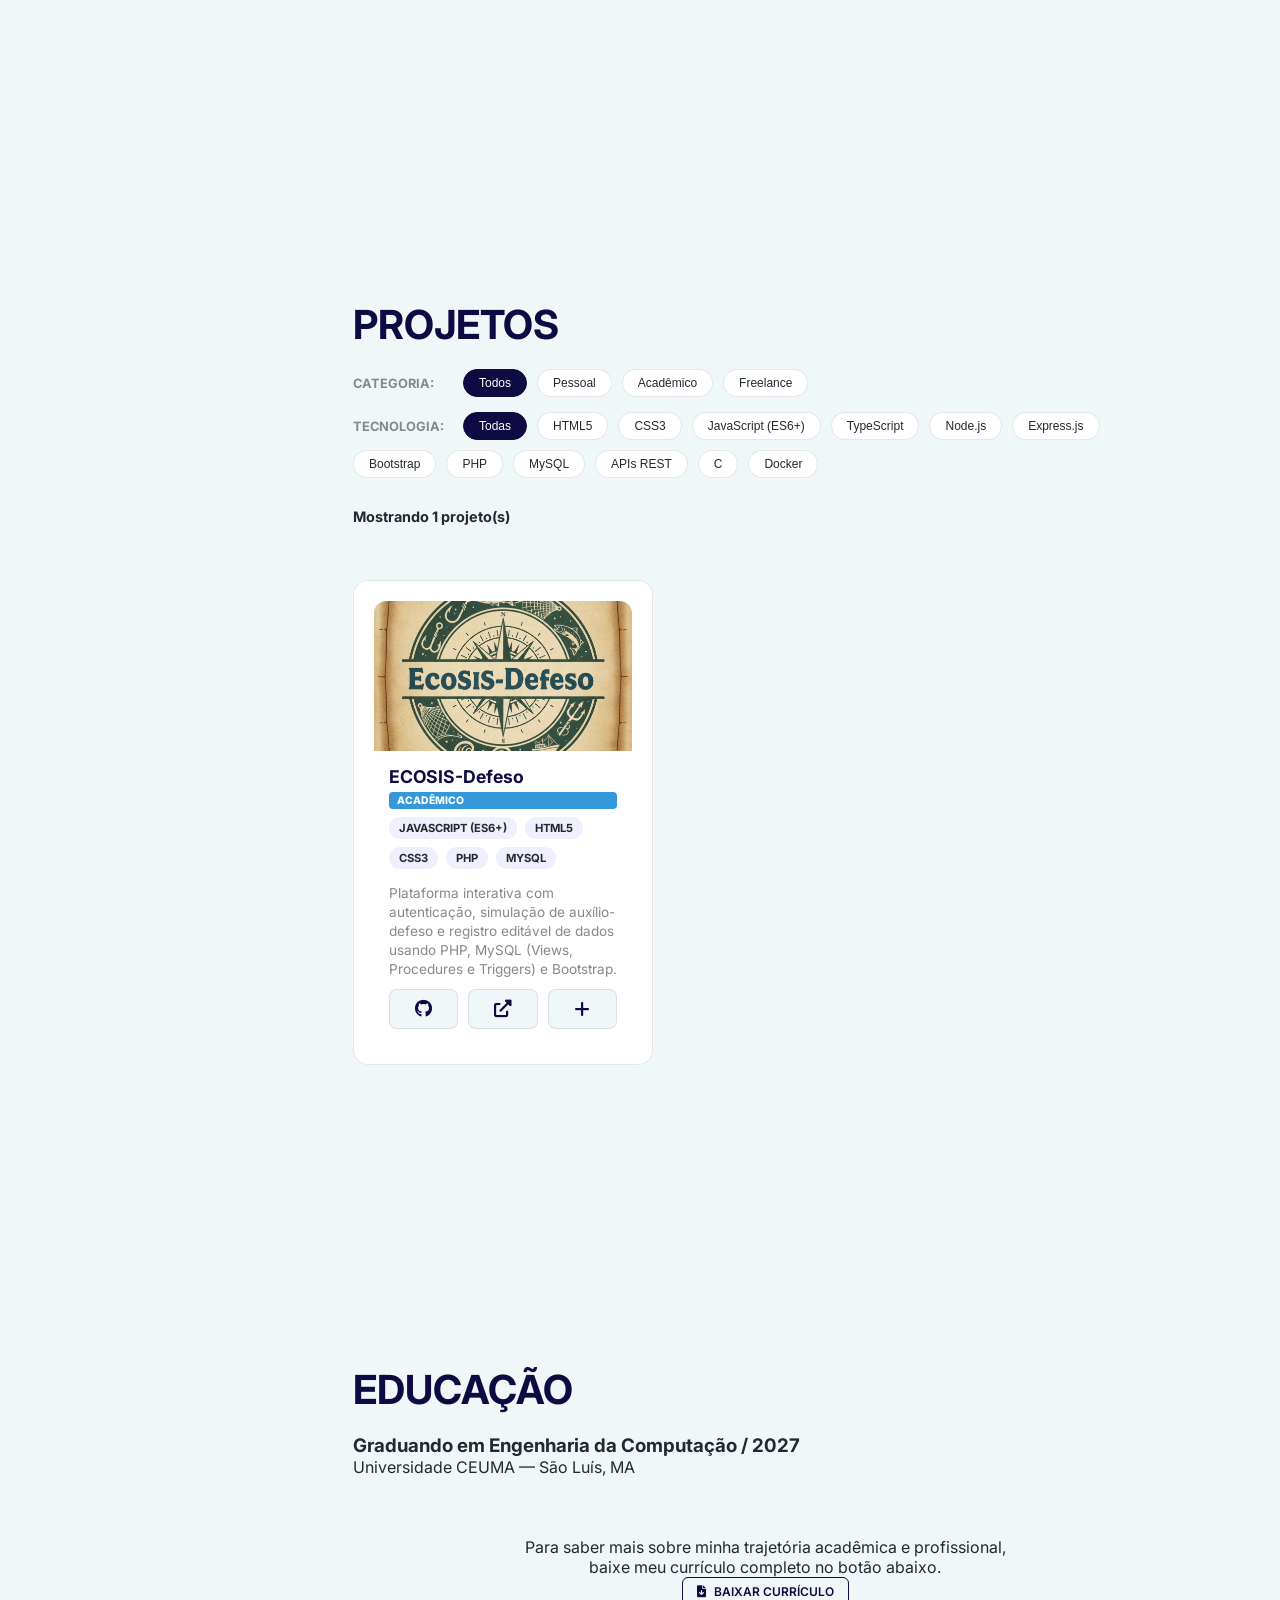
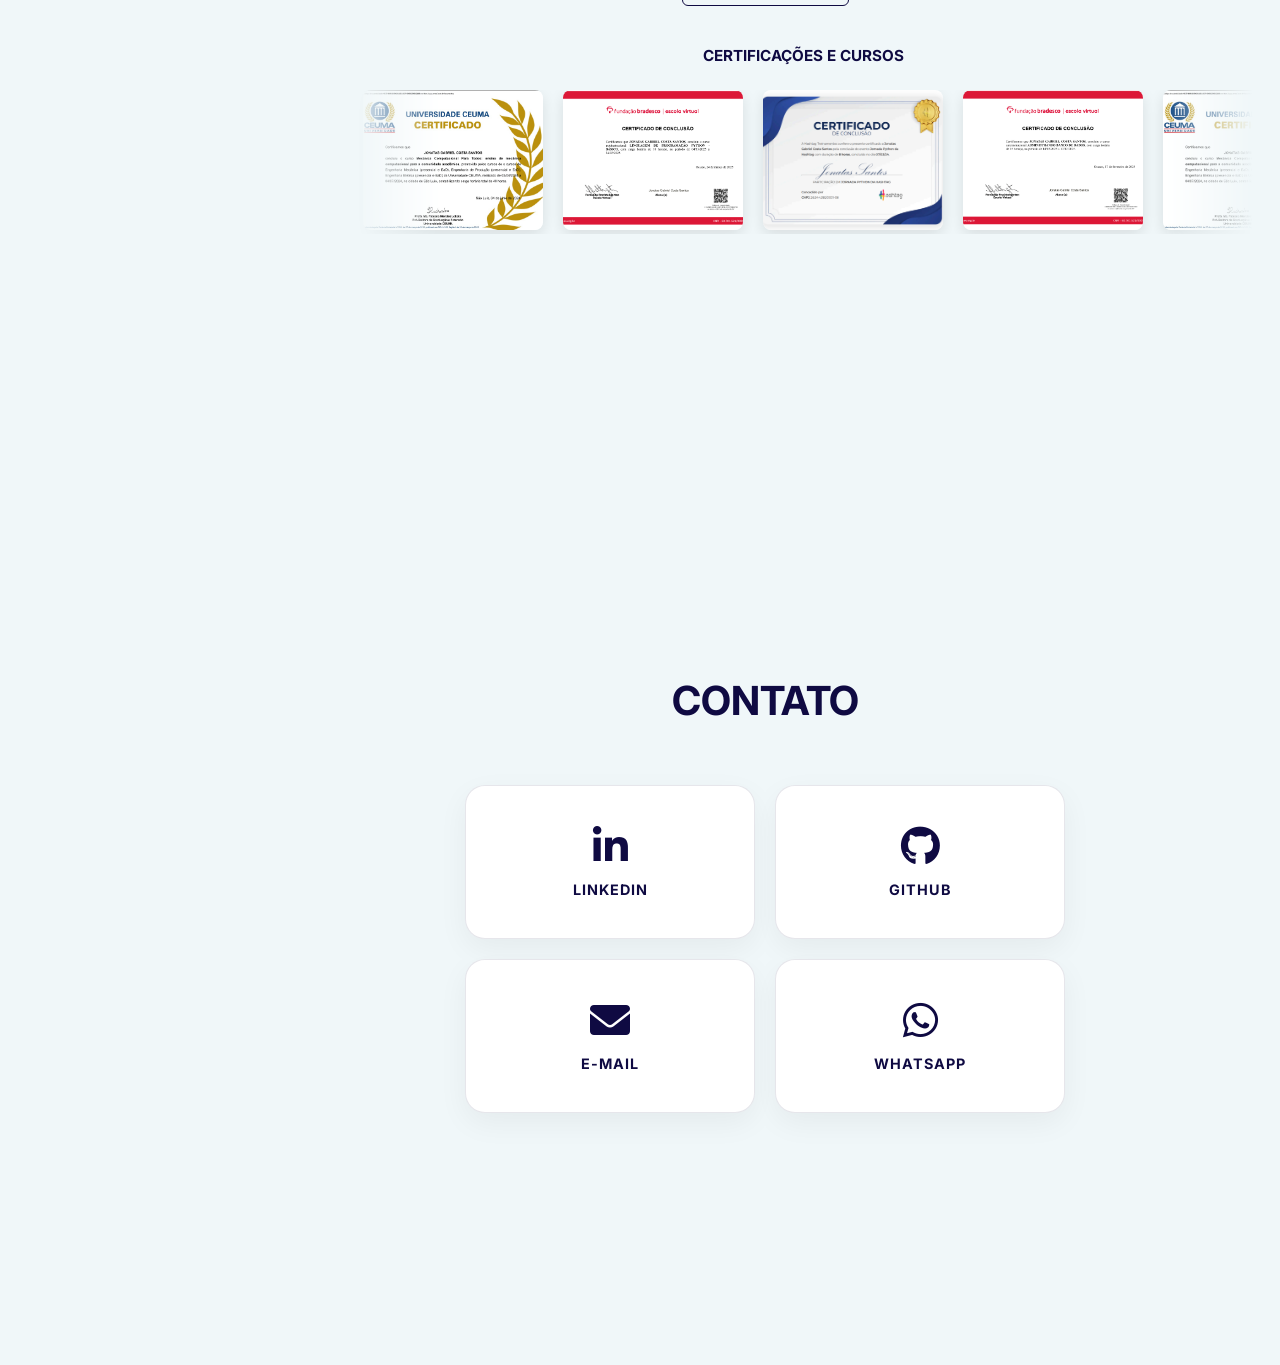
==== commit 690c8cf2: "Update index.html" ====
--- a/index.html
+++ b/index.html
@@ -47,7 +47,7 @@
 
     <main class="content">
         <div class="cv-widget" data-aos="fade-left">
-            <a href="curriculo/Jonatas_Gabriel_Costa_Santos_Curriculo.pdf" download class="cv-button">
+            <a href="curriculo/jonatas_Gabriel_Costa_Santos_Curriculo.pdf" download class="cv-button">
                 <i class="fas fa-file-download"></i>
                 <div class="cv-text">
                     <span class="cv-main-label" data-pt="BAIXAR CV" data-en="DOWNLOAD CV">BAIXAR CV</span>
@@ -486,4 +486,4 @@
     <script src="https://unpkg.com/aos@2.3.1/dist/aos.js"></script>
     <script src="script.js"></script>
 </body>
-</html>+</html>
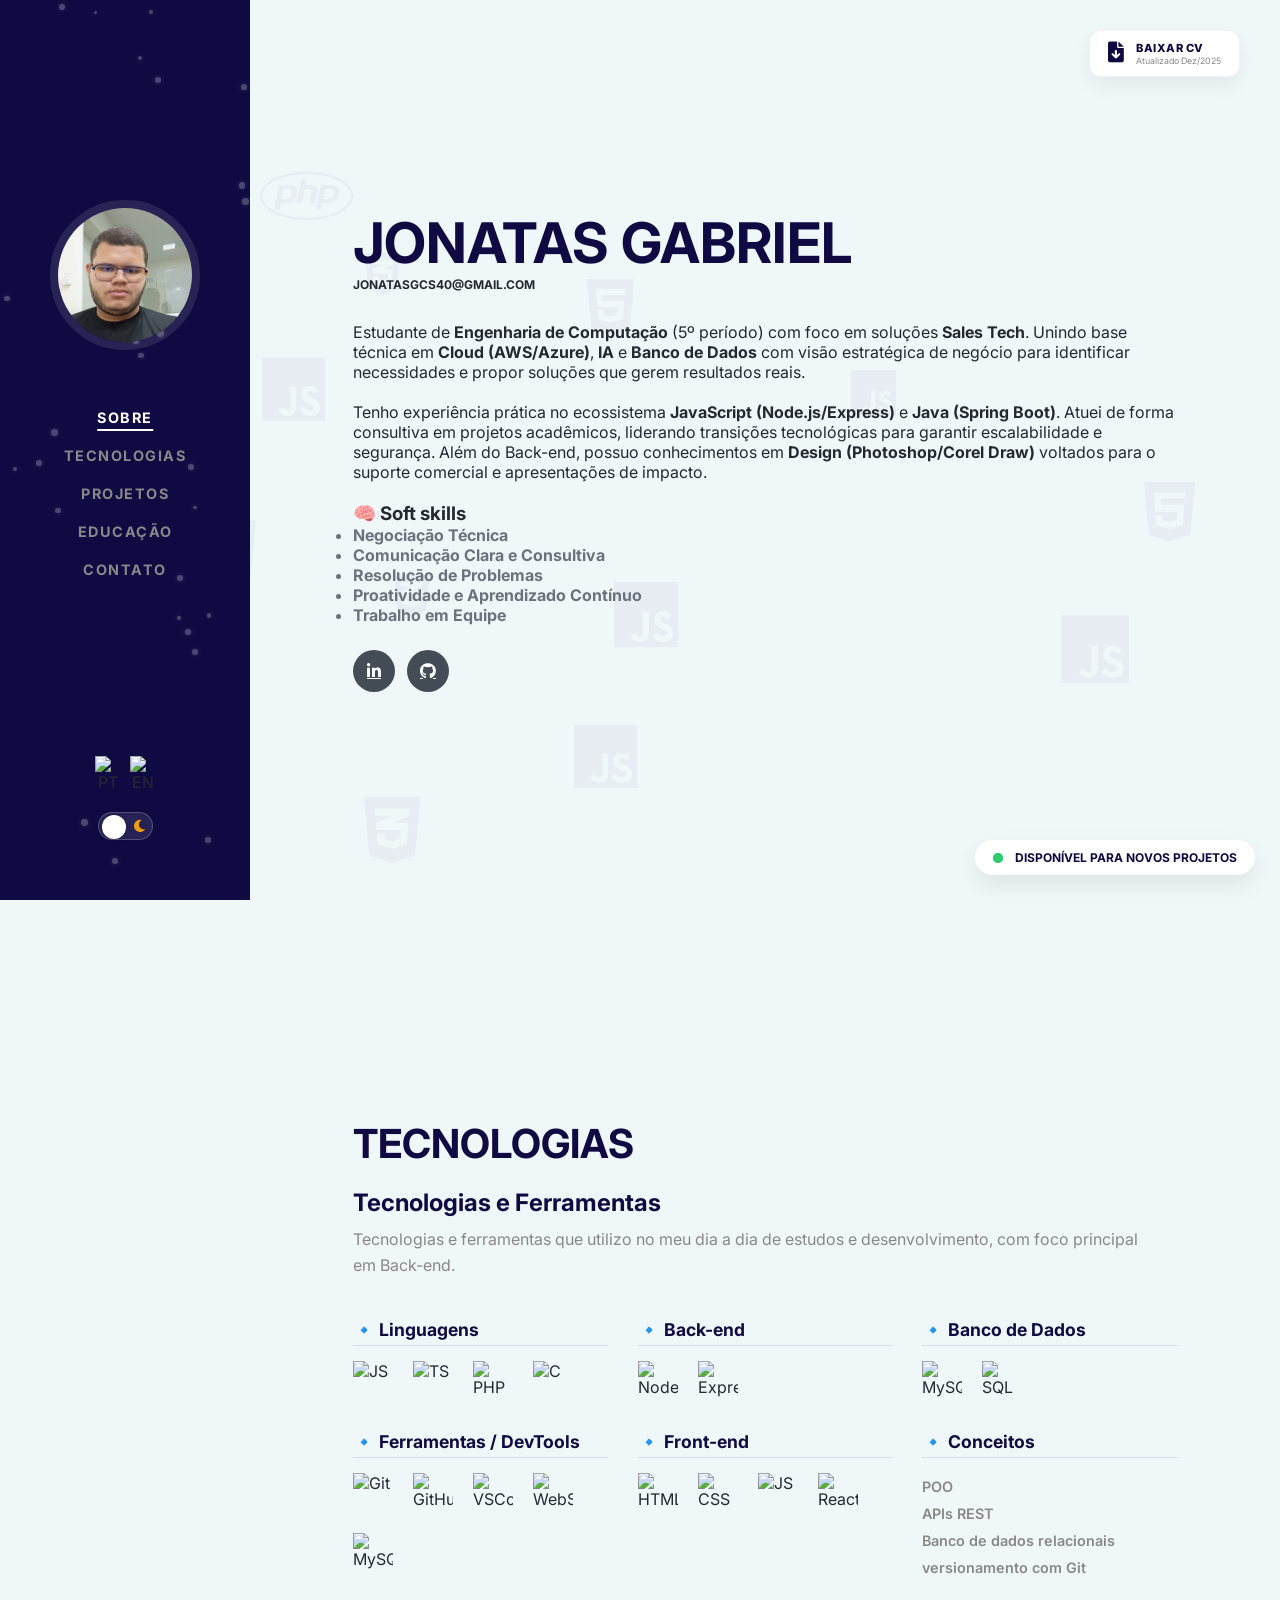
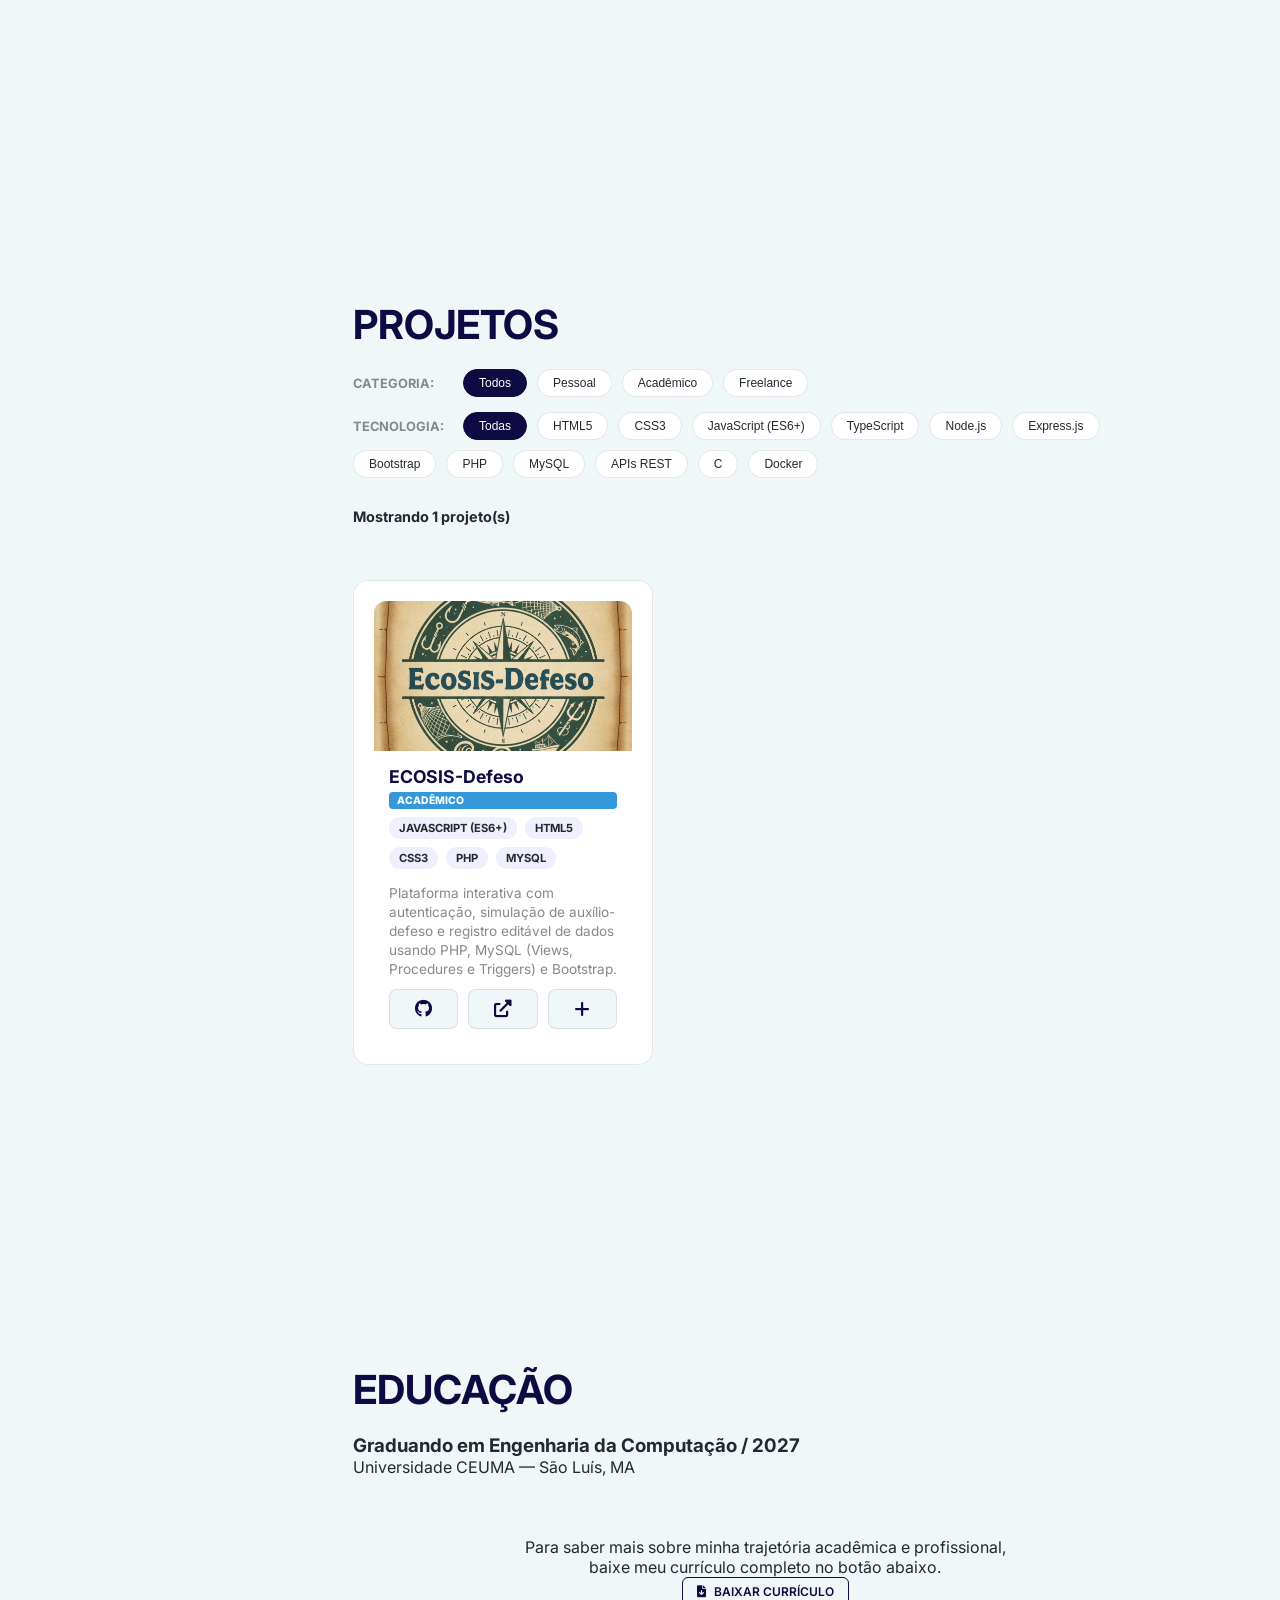
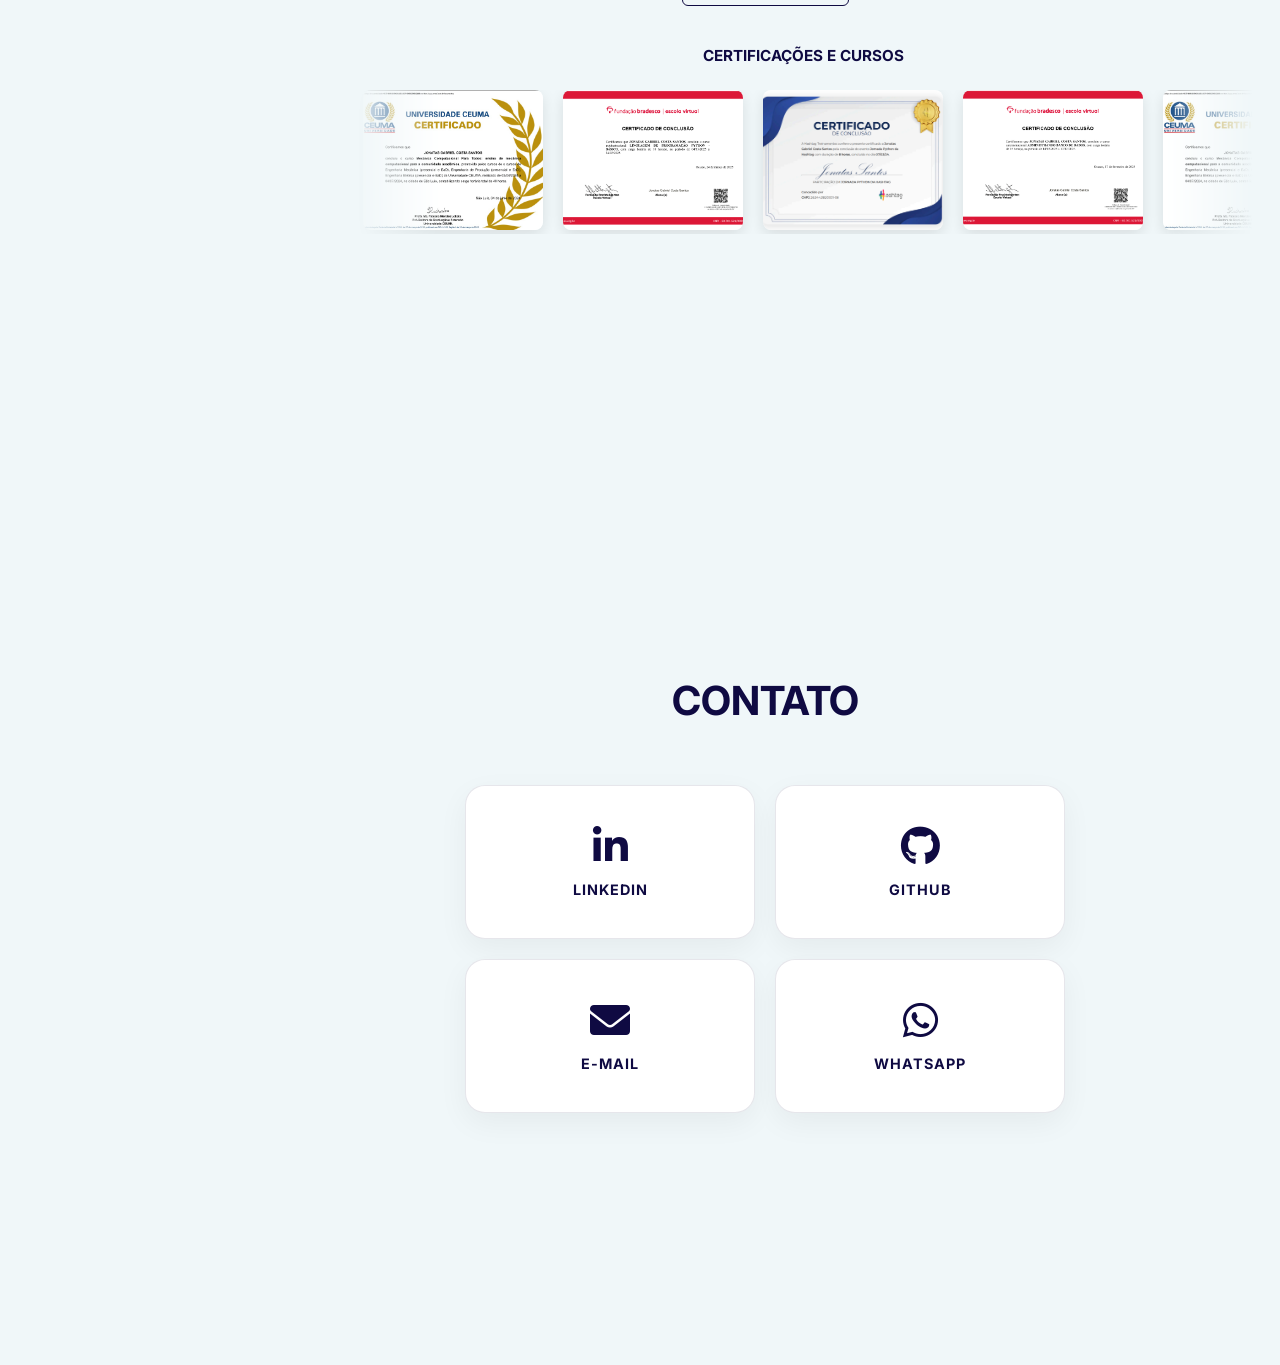
==== commit 517b3fd1: "Update index.html" ====
--- a/index.html
+++ b/index.html
@@ -56,28 +56,28 @@
             </a>
         </div>
 
-        <section id="sobre" class="section" data-aos="fade-up">
+<section id="sobre" class="section" data-aos="fade-up">
             <h1 class="main-title">JONATAS GABRIEL</h1>
             <a href="mailto:jonatasgcs40@gmail.com" class="email-link">jonatasgcs40@gmail.com</a>
             <div class="bio-text">
-                <p data-pt="Sou desenvolvedor <strong>Back-end</strong> com foco no ecossistema <strong>JavaScript</strong>. Tenho experiência prática em projetos pessoais utilizando <strong>Node.js</strong>, <strong>Express</strong> e <strong>MySQL</strong>, com ênfase na criação de <strong>APIs REST</strong>, modelagem de banco de dados e versionamento de código com <strong>Git</strong>." 
-                   data-en="I am a <strong>Back-end</strong> developer focused on the <strong>JavaScript</strong> ecosystem. I have practical experience in personal projects using <strong>Node.js</strong>, <strong>Express</strong>, and <strong>MySQL</strong>, emphasizing <strong>REST API</strong> creation, database modeling, and versioning with <strong>Git</strong>.">
-                    Sou desenvolvedor <strong>Back-end</strong> com foco no ecossistema <strong>JavaScript</strong>. Tenho experiência prática em projetos pessoais utilizando <strong>Node.js</strong>, <strong>Express</strong> e <strong>MySQL</strong>, com ênfase na criação de <strong>APIs REST</strong>, modelagem de banco de dados e versionamento de código com <strong>Git</strong>.
+                <p data-pt="Estudante de <strong>Engenharia de Computação</strong> (5º período) com foco em soluções <strong>Sales Tech</strong>. Unindo base técnica em <strong>Cloud (AWS/Azure)</strong>, <strong>IA</strong> e <strong>Banco de Dados</strong> com visão estratégica de negócio para identificar necessidades e propor soluções que gerem resultados reais." 
+                   data-en="<strong>Computer Engineering</strong> student (5th semester) focused on <strong>Sales Tech</strong> solutions. Combining a technical foundation in <strong>Cloud (AWS/Azure)</strong>, <strong>AI</strong>, and <strong>Databases</strong> with a strategic business vision to identify needs and propose solutions that drive real results.">
+                    Estudante de <strong>Engenharia de Computação</strong> (5º período) com foco em soluções <strong>Sales Tech</strong>. Unindo base técnica em <strong>Cloud (AWS/Azure)</strong>, <strong>IA</strong> e <strong>Banco de Dados</strong> com visão estratégica de negócio para identificar necessidades e propor soluções que gerem resultados reais.
                 </p>
                 <br>
-                <p data-pt="Também estou avançando em <strong>TypeScript</strong> e nos fundamentos de <strong>Arquitetura</strong> e <strong>Boas Práticas</strong> no Back-end, incluindo organização de projetos e princípios de <strong>POO</strong>. Possuo ainda base em <strong>Front-end</strong> com <strong>HTML</strong>, <strong>CSS</strong> e <strong>JavaScript</strong>, além de já ter tido contato com <strong>PHP</strong> e <strong>C</strong>. Meu objetivo é evoluir continuamente na área, desenvolvendo soluções seguras, escaláveis e bem estruturadas."
-                   data-en="I am also advancing in <strong>TypeScript</strong> and <strong>Architecture</strong> fundamentals and <strong>Best Practices</strong> in Back-end, including project organization and <strong>OOP</strong> principles. I also have a foundation in <strong>Front-end</strong> with <strong>HTML</strong>, <strong>CSS</strong>, and <strong>JavaScript</strong>, besides having contact with <strong>PHP</strong> and <strong>C</strong>. My goal is to continuously evolve, developing secure, scalable, and well-structured solutions.">
-                    Também estou avançando em <strong>TypeScript</strong> e nos fundamentos de <strong>Arquitetura</strong> e <strong>Boas Práticas</strong> no Back-end, incluindo organização de projetos e princípios de <strong>POO</strong>. Possuo ainda base em <strong>Front-end</strong> com <strong>HTML</strong>, <strong>CSS</strong> e <strong>JavaScript</strong>, além de já ter tido contato com <strong>PHP</strong> e <strong>C</strong>. Meu objetivo é evoluir continuamente na área, desenvolvendo soluções seguras, escaláveis e bem estruturadas.
+                <p data-pt="Tenho experiência prática no ecossistema <strong>JavaScript (Node.js/Express)</strong> e <strong>Java (Spring Boot)</strong>. Atuei de forma consultiva em projetos acadêmicos, liderando transições tecnológicas para garantir escalabilidade e segurança. Além do Back-end, possuo conhecimentos em <strong>Design (Photoshop/Corel Draw)</strong> voltados para o suporte comercial e apresentações de impacto."
+                   data-en="I have practical experience in the <strong>JavaScript (Node.js/Express)</strong> and <strong>Java (Spring Boot)</strong> ecosystem. I acted consultatively in academic projects, leading technological transitions to ensure scalability and security. Beyond Back-end, I have knowledge in <strong>Design (Photoshop/Corel Draw)</strong> focused on commercial support and high-impact presentations.">
+                    Tenho experiência prática no ecossistema <strong>JavaScript (Node.js/Express)</strong> e <strong>Java (Spring Boot)</strong>. Atuei de forma consultiva em projetos acadêmicos, liderando transições tecnológicas para garantir escalabilidade e segurança. Além do Back-end, possuo conhecimentos em <strong>Design (Photoshop/Corel Draw)</strong> voltados para o suporte comercial e apresentações de impacto.
                 </p>
                 <br>
                 <div class="soft-skills">
                     <h3 class="soft-skills-title" data-pt="🧠 Soft skills" data-en="🧠 Soft skills">🧠 Soft skills</h3>
                     <ul class="soft-skills-list">
-                        <li data-pt=" <b>Organização</b>" data-en=" <b>Organization</b>"> <b>Organização</b></li>
-                        <li data-pt=" <b>Comunicação clara</b>" data-en=" <b>Clear communication</b>"> <b>Comunicação clara</b></li>
-                        <li data-pt=" <b>Facilidade para aprender</b>" data-en=" <b>Quick learner</b>"> <b>Facilidade para aprender</b></li>
-                        <li data-pt=" <b>Trabalho em equipe</b>" data-en=" <b>Teamwork</b>"> <b>Trabalho em equipe</b></li>
-                        <li data-pt=" <b>Persistência e foco</b>" data-en=" <b>Persistence and focus</b>"> <b>Persistência e foco</b></li>
+                        <li data-pt=" <b>Negociação Técnica</b>" data-en=" <b>Technical Negotiation</b>"> <b>Negociação Técnica</b></li>
+                        <li data-pt=" <b>Comunicação Clara e Consultiva</b>" data-en=" <b>Clear and Consultative Communication</b>"> <b>Comunicação Clara e Consultiva</b></li>
+                        <li data-pt=" <b>Resolução de Problemas</b>" data-en=" <b>Problem Solving</b>"> <b>Resolução de Problemas</b></li>
+                        <li data-pt=" <b>Proatividade e Aprendizado Contínuo</b>" data-en=" <b>Proactivity and Continuous Learning</b>"> <b>Proatividade e Aprendizado Contínuo</b></li>
+                        <li data-pt=" <b>Trabalho em Equipe</b>" data-en=" <b>Teamwork</b>"> <b>Trabalho em Equipe</b></li>
                     </ul>
                 </div>
             </div>
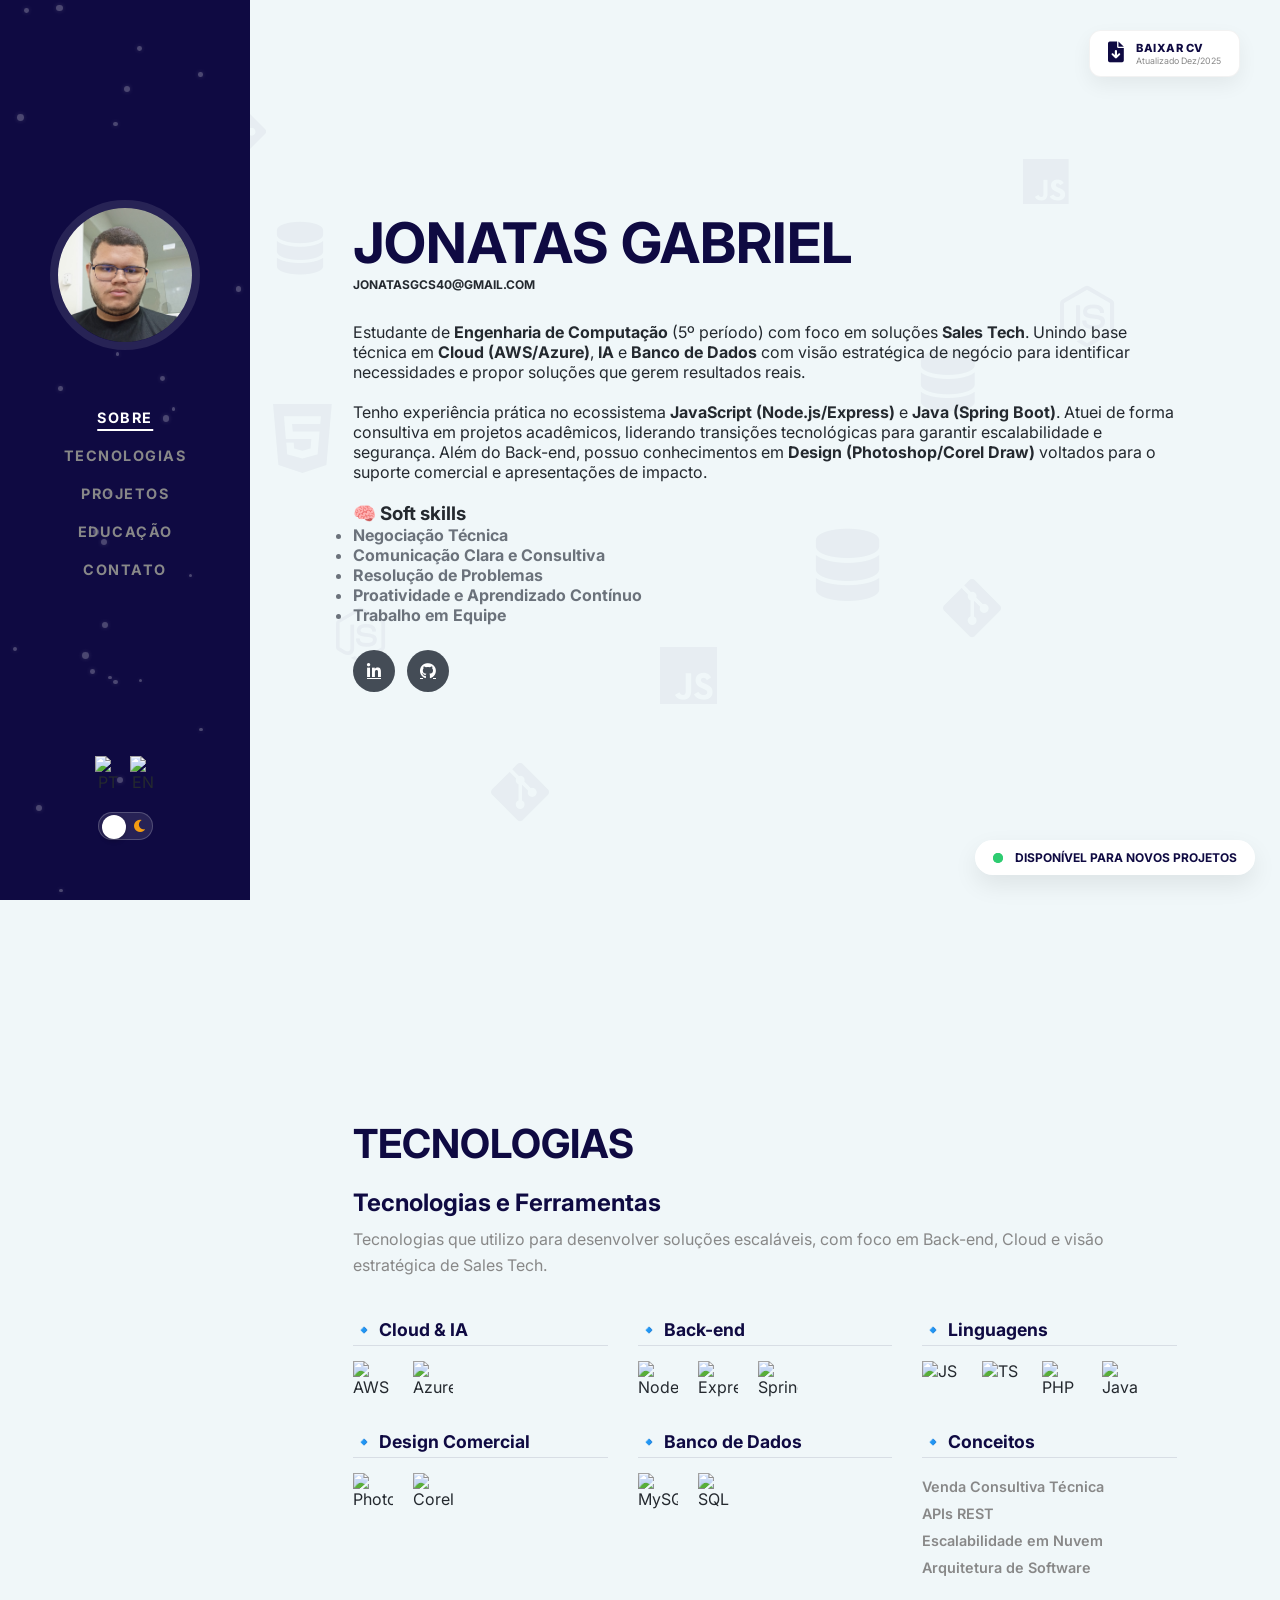
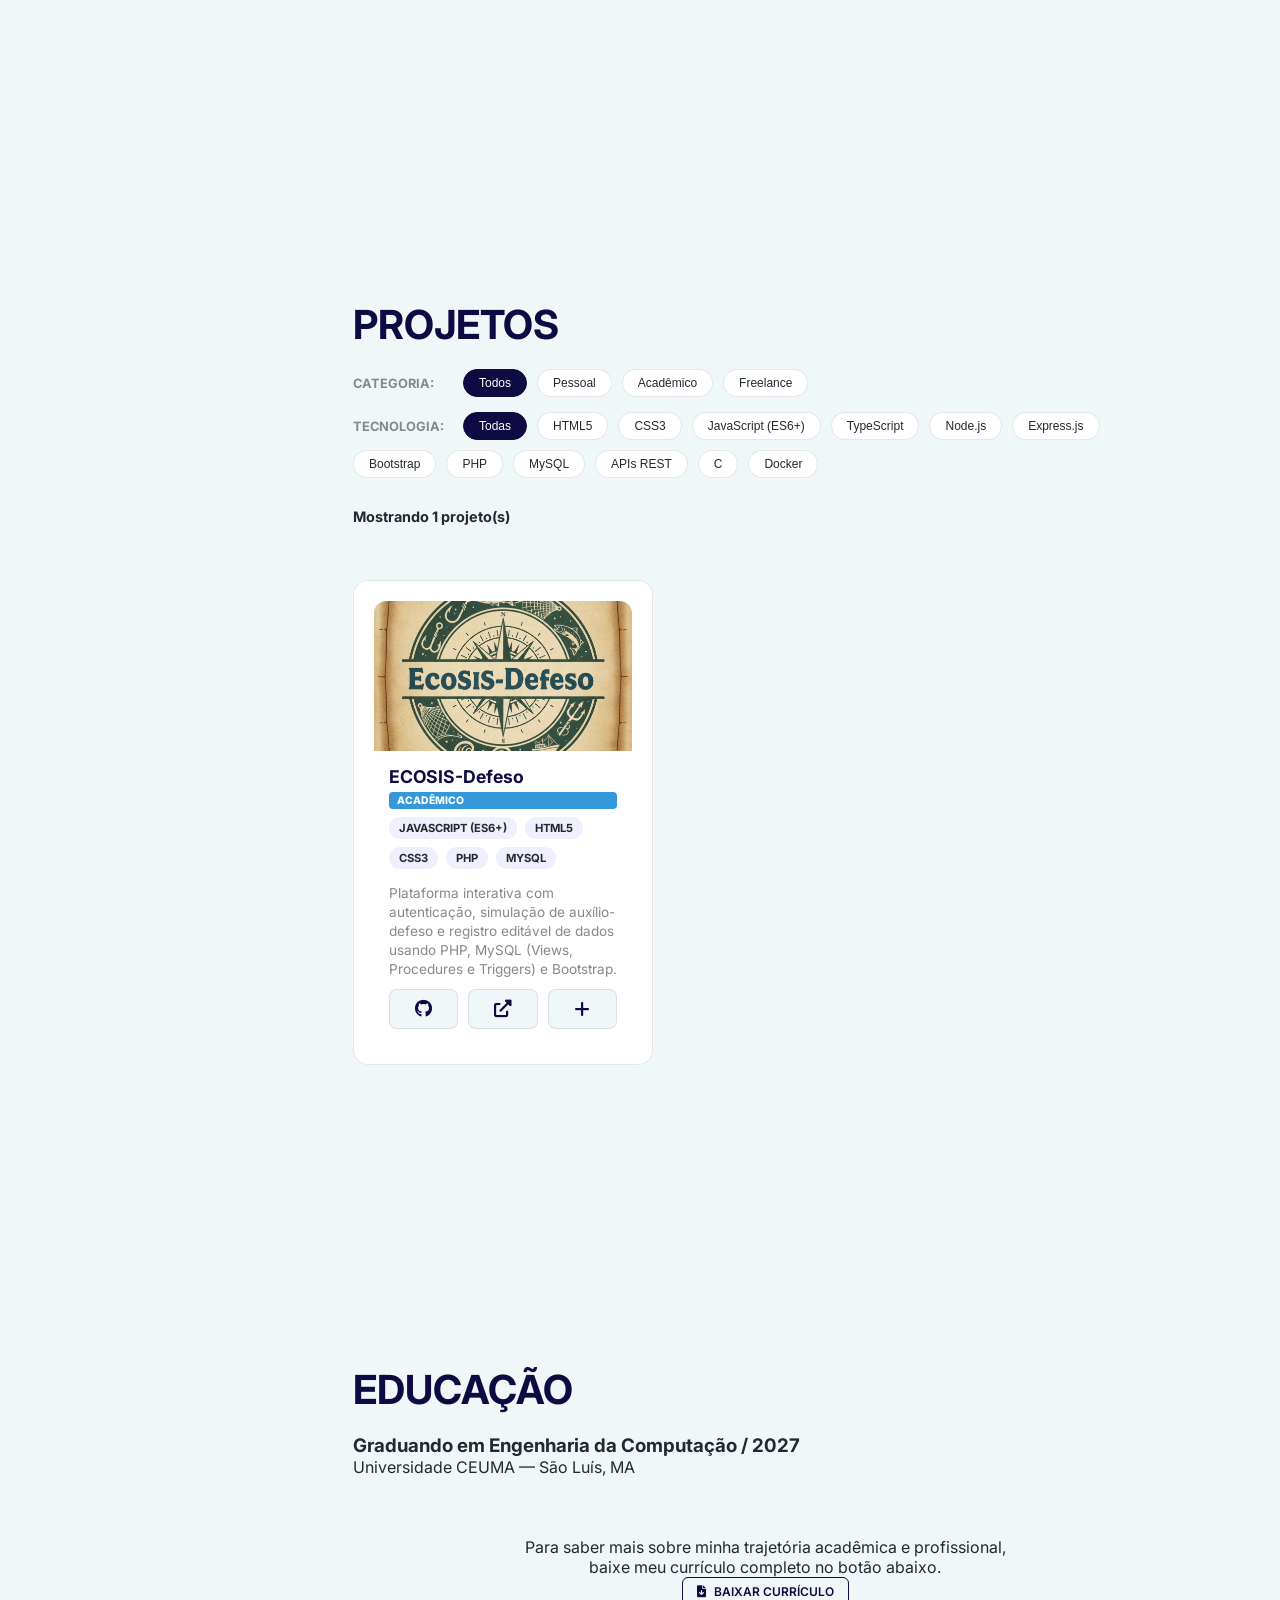
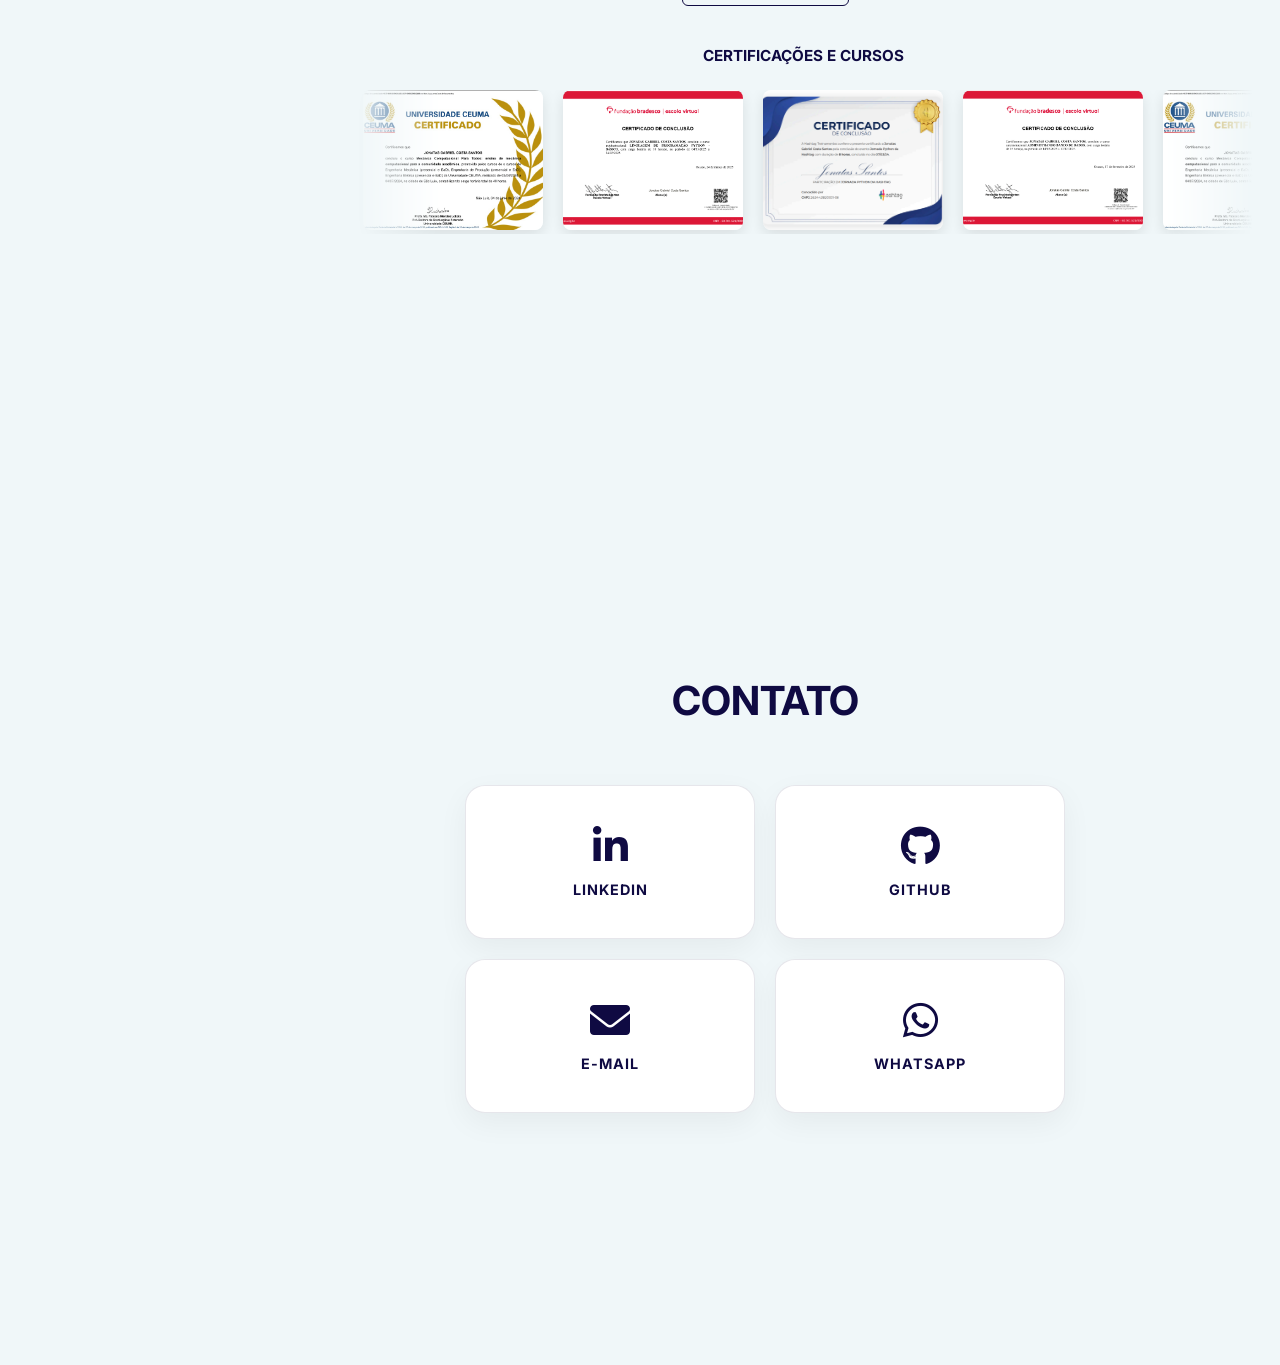
==== commit 295a49d4: "Update index.html" ====
--- a/index.html
+++ b/index.html
@@ -87,31 +87,48 @@
             </div>
         </section>
 
-        <section id="tecnologias" class="section" data-aos="fade-up">
+<section id="tecnologias" class="section" data-aos="fade-up">
             <h2 class="section-title" data-pt="TECNOLOGIAS" data-en="SKILLS">TECNOLOGIAS</h2>
             <div class="tech-intro">
                 <h3 data-pt="Tecnologias e Ferramentas" data-en="Technologies and Tools">Tecnologias e Ferramentas</h3>
-                <p data-pt="Tecnologias e ferramentas que utilizo no meu dia a dia de estudos e desenvolvimento, com foco principal em Back-end." data-en="Technologies and tools I use in my daily studies and development, with a primary focus on Back-end.">
-                    Tecnologias e ferramentas que utilizo no meu dia a dia de estudos e desenvolvimento, com foco principal em Back-end.
+                <p data-pt="Tecnologias que utilizo para desenvolver soluções escaláveis, com foco em Back-end, Cloud e visão estratégica de Sales Tech." data-en="Technologies I use to develop scalable solutions, focusing on Back-end, Cloud, and a strategic Sales Tech vision.">
+                    Tecnologias que utilizo para desenvolver soluções escaláveis, com foco em Back-end, Cloud e visão estratégica de Sales Tech.
                 </p>
             </div>
 
             <div class="tech-groups">
+                <div class="tech-group">
+                    <h4 data-pt="🔹 Cloud & IA" data-en="🔹 Cloud & AI">🔹 Cloud & IA</h4>
+                    <div class="tech-icons-grid">
+                        <div class="tech-item"><img src="https://cdn.simpleicons.org/amazonaws/232F3E" alt="AWS"><span>AWS (Estudo)</span></div>
+                        <div class="tech-item"><img src="https://cdn.simpleicons.org/microsoftazure/0089D6" alt="Azure"><span>Azure IA</span></div>
+                    </div>
+                </div>
+
+                <div class="tech-group">
+                    <h4 data-pt="🔹 Back-end" data-en="🔹 Back-end">🔹 Back-end</h4>
+                    <div class="tech-icons-grid">
+                        <div class="tech-item"><img src="https://cdn.simpleicons.org/nodedotjs/339933" alt="Node"><span>Node.js</span></div>
+                        <div class="tech-item"><img src="https://cdn.simpleicons.org/express/000000" alt="Express"><span>Express</span></div>
+                        <div class="tech-item"><img src="https://cdn.simpleicons.org/springboot/6DB33F" alt="Spring Boot"><span>Spring Boot</span></div>
+                    </div>
+                </div>
+
                 <div class="tech-group">
                     <h4 data-pt="🔹 Linguagens" data-en="🔹 Languages">🔹 Linguagens</h4>
                     <div class="tech-icons-grid">
                         <div class="tech-item"><img src="https://cdn.simpleicons.org/javascript/F7DF1E" alt="JS"><span>JavaScript</span></div>
                         <div class="tech-item"><img src="https://cdn.simpleicons.org/typescript/3178C6" alt="TS"><span>TypeScript</span></div>
                         <div class="tech-item"><img src="https://cdn.simpleicons.org/php/777BB4" alt="PHP"><span>PHP</span></div>
-                        <div class="tech-item"><img src="https://cdn.simpleicons.org/c/A8B9CC" alt="C"><span>C</span></div>
-                    </div>
-                </div>
-
-                <div class="tech-group">
-                    <h4 data-pt="🔹 Back-end" data-en="🔹 Back-end">🔹 Back-end</h4>
+                        <div class="tech-item"><img src="https://cdn.simpleicons.org/java/007396" alt="Java"><span>Java</span></div>
+                    </div>
+                </div>
+
+                <div class="tech-group">
+                    <h4 data-pt="🔹 Design Comercial" data-en="🔹 Commercial Design">🔹 Design Comercial</h4>
                     <div class="tech-icons-grid">
-                        <div class="tech-item"><img src="https://cdn.simpleicons.org/nodedotjs/339933" alt="Node"><span>Node.js</span></div>
-                        <div class="tech-item"><img src="https://cdn.simpleicons.org/express/000000" alt="Express"><span>Express</span></div>
+                        <div class="tech-item"><img src="https://cdn.simpleicons.org/adobephotoshop/31A8FF" alt="Photoshop"><span>Photoshop</span></div>
+                        <div class="tech-item"><img src="https://cdn.simpleicons.org/coreldraw/000000" alt="CorelDraw"><span>Corel Draw</span></div>
                     </div>
                 </div>
 
@@ -119,39 +136,17 @@
                     <h4 data-pt="🔹 Banco de Dados" data-en="🔹 Databases">🔹 Banco de Dados</h4>
                     <div class="tech-icons-grid">
                         <div class="tech-item"><img src="https://cdn.simpleicons.org/mysql/4479A1" alt="MySQL"><span>MySQL</span></div>
-                        <div class="tech-item"><img src="https://cdn.simpleicons.org/sqlite/003B57" alt="SQL"><span>SQL (Queries)</span></div>
-                    </div>
-                </div>
-
-                <div class="tech-group">
-                    <h4 data-pt="🔹 Ferramentas / DevTools" data-en="🔹 Tools / DevTools">🔹 Ferramentas / DevTools</h4>
-                    <div class="tech-icons-grid">
-                        <div class="tech-item"><img src="https://cdn.simpleicons.org/git/F05032" alt="Git"><span>Git</span></div>
-                        <div class="tech-item"><img src="https://cdn.simpleicons.org/github/181717" alt="GitHub"><span>GitHub</span></div>
-                        <div class="tech-item"><img src="https://cdn.jsdelivr.net/gh/devicons/devicon/icons/vscode/vscode-original.svg" alt="VSCode"><span>VS Code</span></div>
-                        <div class="tech-item"><img src="https://cdn.simpleicons.org/webstorm/000000" alt="WebStorm"><span>WebStorm</span></div>
-                        <div class="tech-item"><img src="https://cdn.simpleicons.org/mysql/00A894" alt="MySQL Workbench"><span>MySQL Workbench</span></div>
-                    </div>
-                </div>
-
-                <div class="tech-group">
-                    <h4 data-pt="🔹 Front-end" data-en="🔹 Front-end">🔹 Front-end</h4>
-                    <div class="tech-icons-grid">
-                        <div class="tech-item"><img src="https://cdn.simpleicons.org/html5/E34F26" alt="HTML"><span>HTML</span></div>
-                        <div class="tech-item"><img src="https://unpkg.com/simple-icons@v13/icons/css3.svg" width="24" alt="CSS"><span>CSS</span></div>
-                        <div class="tech-item"><img src="https://cdn.simpleicons.org/javascript/F7DF1E" alt="JS"><span>JavaScript</span></div>
-                        <div class="tech-item"><img src="https://cdn.simpleicons.org/react/61DAFB" alt="React"><span>React (em estudo)</span></div>
+                        <div class="tech-item"><img src="https://cdn.simpleicons.org/sqlite/003B57" alt="SQL"><span>SQL</span></div>
                     </div>
                 </div>
 
                 <div class="tech-group">
                     <h4 data-pt="🔹 Conceitos" data-en="🔹 Concepts">🔹 Conceitos</h4>
                     <ul class="concept-list">
-                        <li data-pt="Arquitetura MVC" data-en="MVC Architecture">POO</li>
+                        <li data-pt="Venda Consultiva Técnica" data-en="Technical Consultative Selling">Venda Consultiva Técnica</li>
                         <li data-pt="APIs REST" data-en="REST APIs">APIs REST</li>
-                        <li data-pt="Arquitetura MVC" data-en="MVC Architecture">Banco de dados relacionais</li>
-                        <li data-pt="Arquitetura MVC" data-en="MVC Architecture">versionamento com Git</li>
-
+                        <li data-pt="Escalabilidade em Nuvem" data-en="Cloud Scalability">Escalabilidade em Nuvem</li>
+                        <li data-pt="Arquitetura de Software" data-en="Software Architecture">Arquitetura de Software</li>
                     </ul>
                 </div>
             </div>
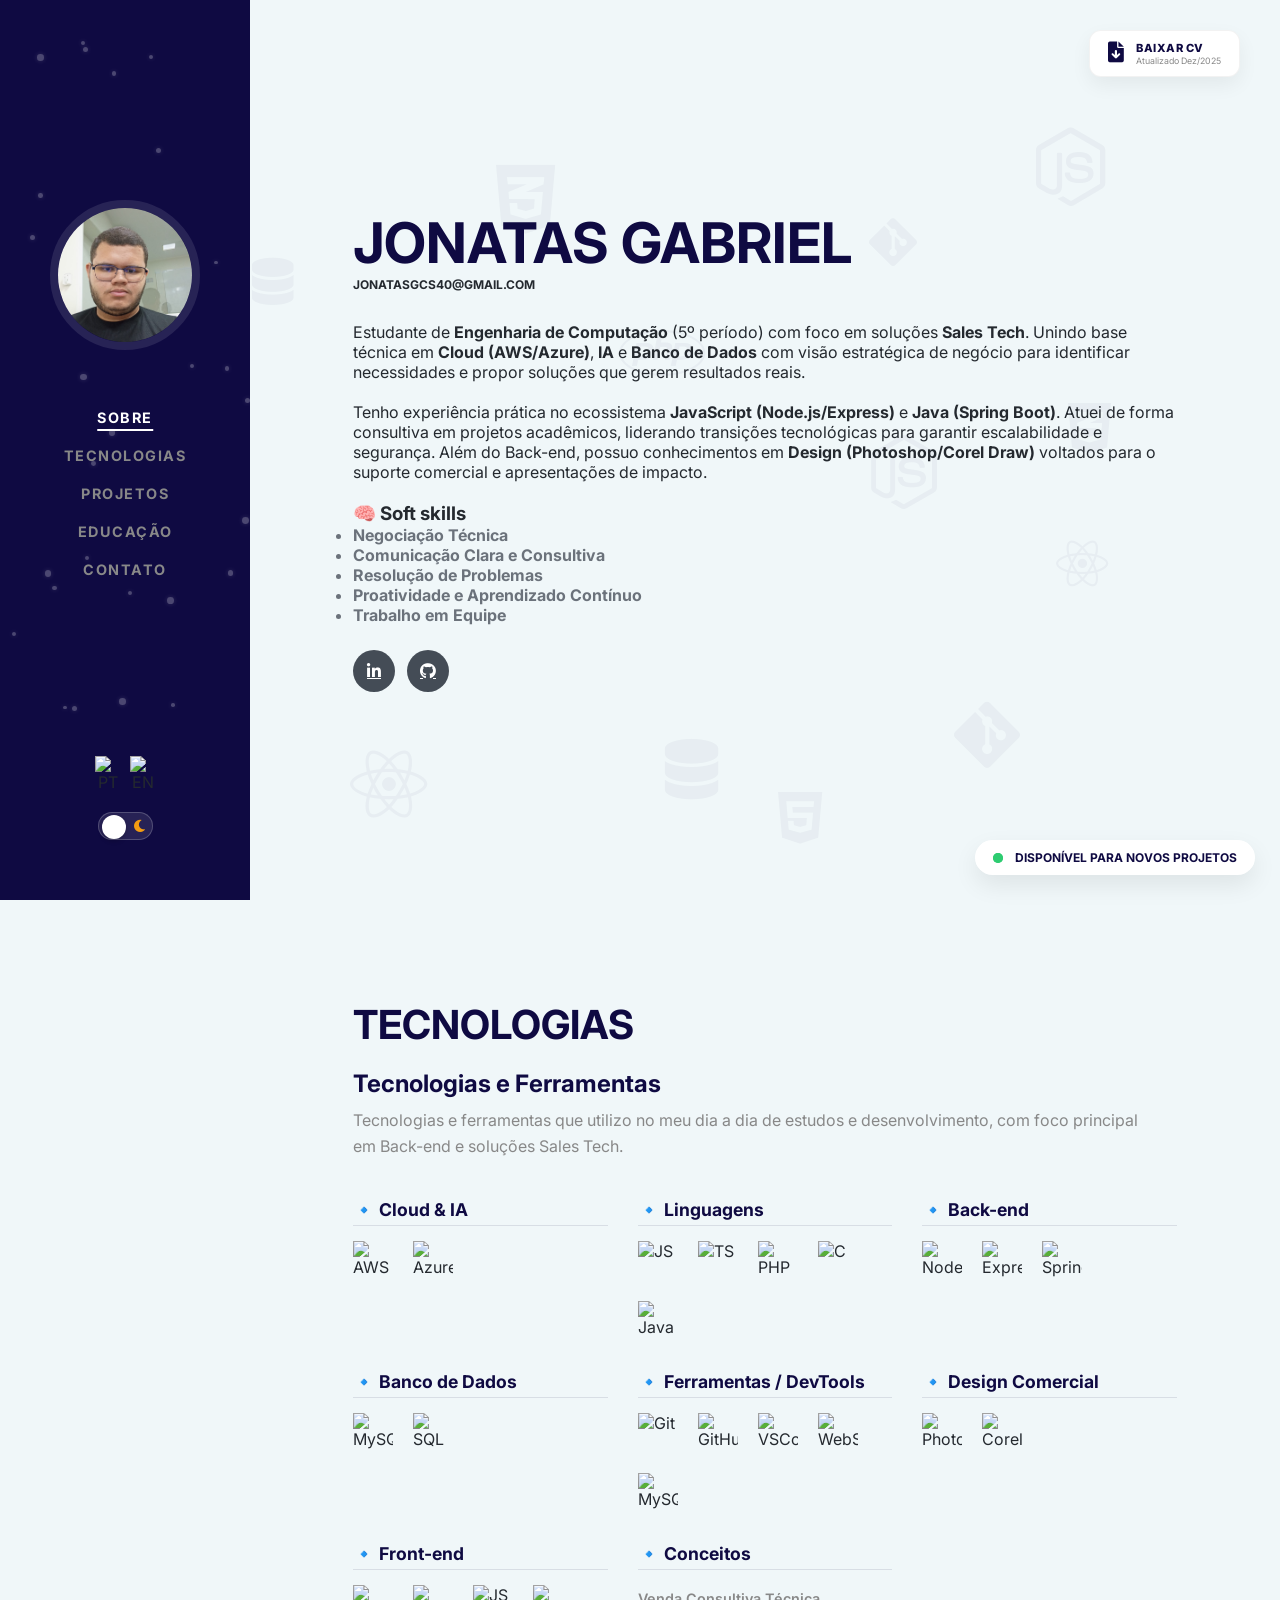
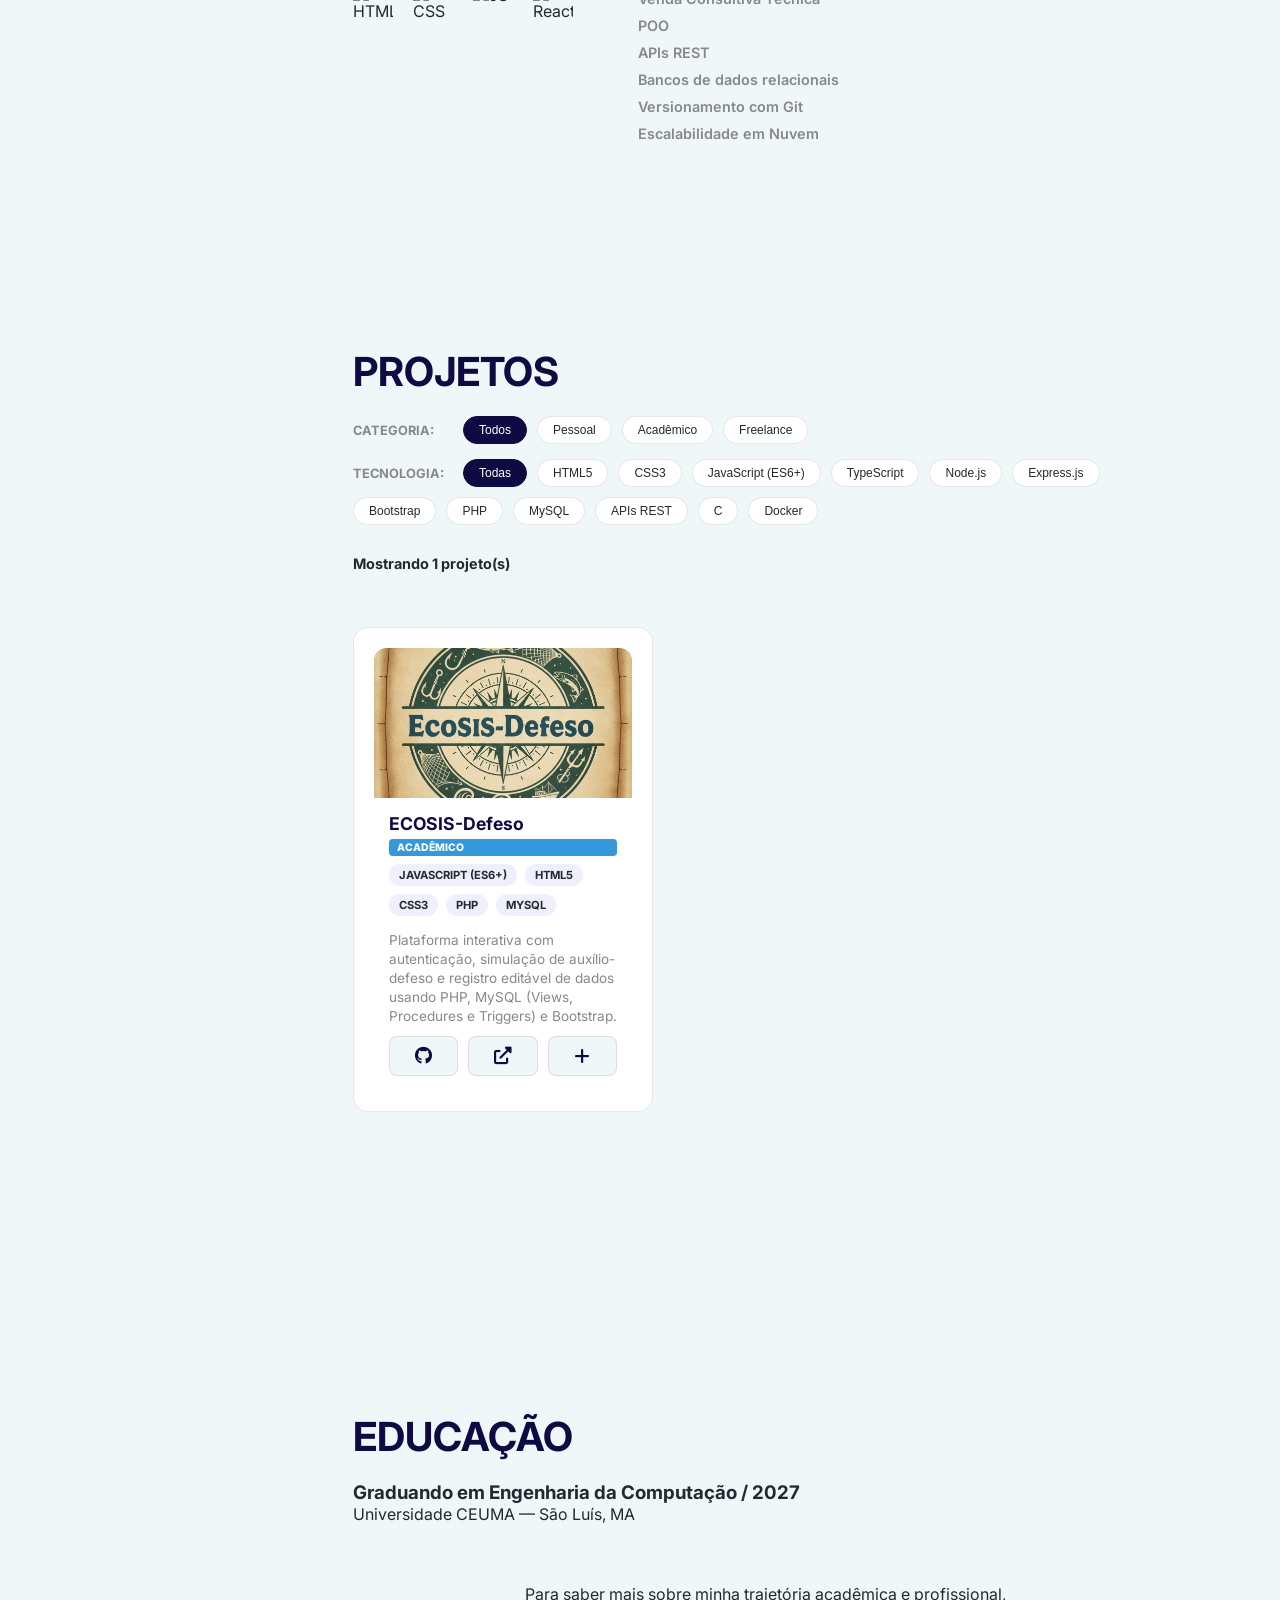
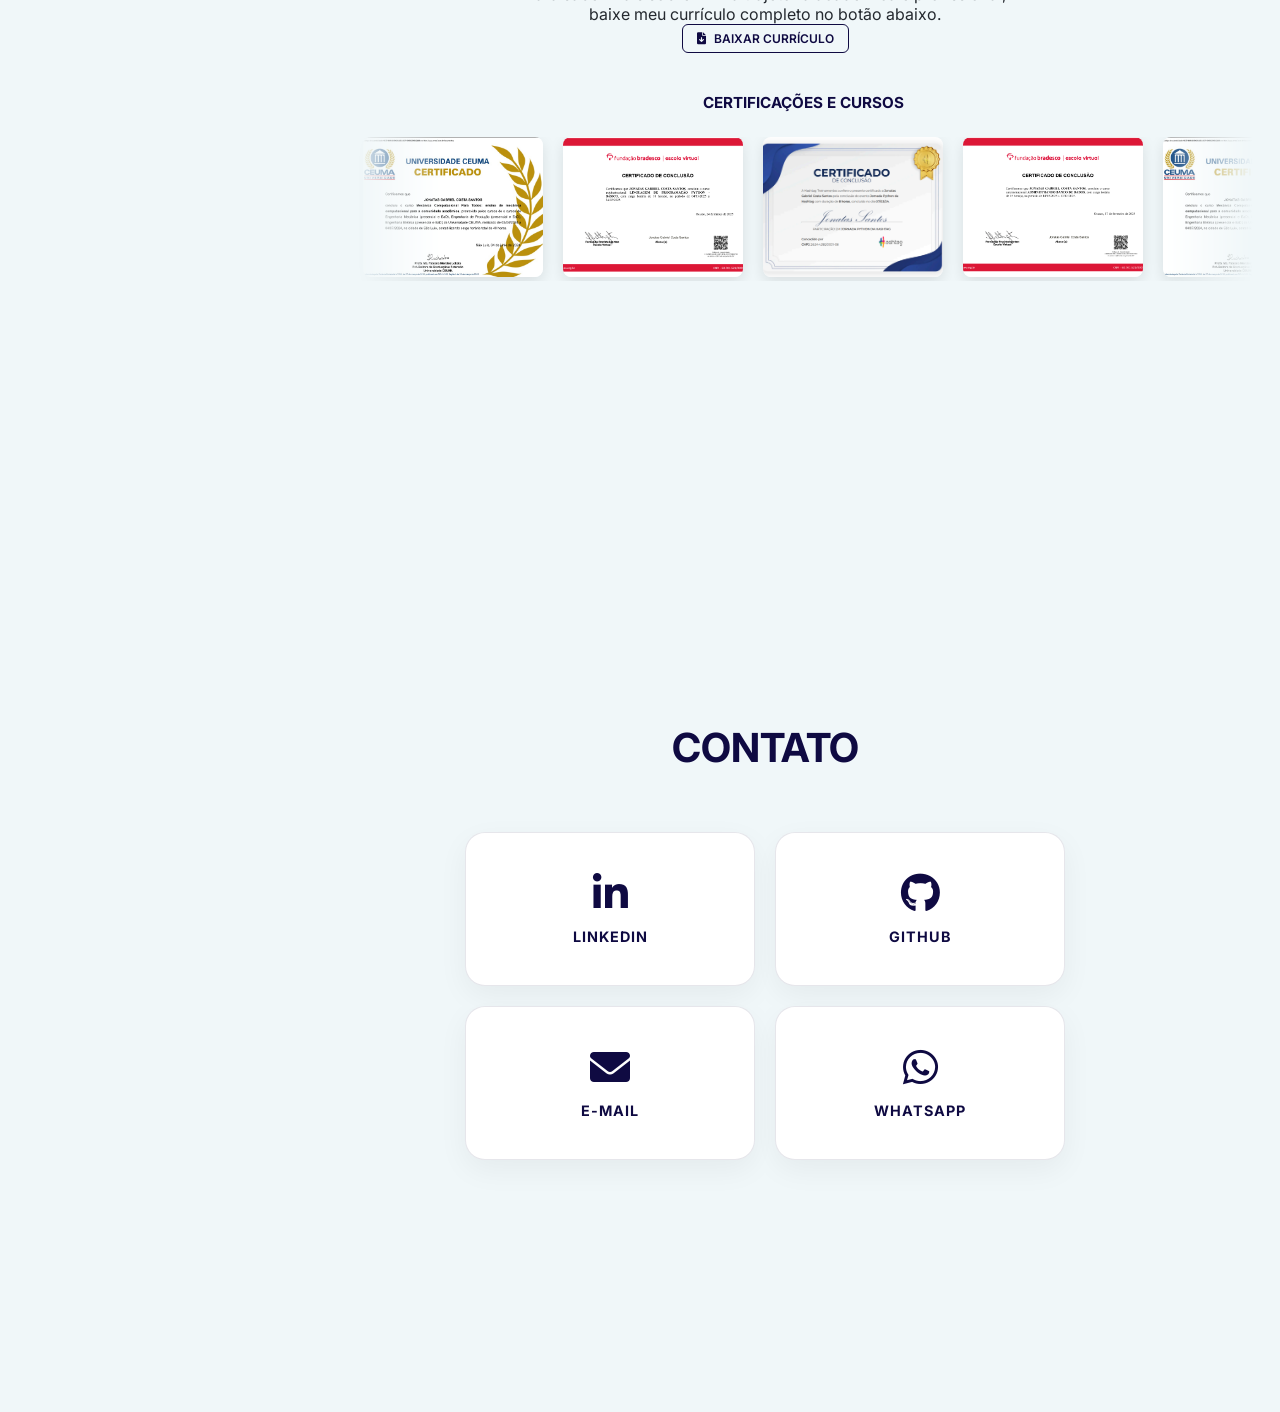
==== commit 9ce0e187: "Update index.html" ====
--- a/index.html
+++ b/index.html
@@ -91,8 +91,8 @@
             <h2 class="section-title" data-pt="TECNOLOGIAS" data-en="SKILLS">TECNOLOGIAS</h2>
             <div class="tech-intro">
                 <h3 data-pt="Tecnologias e Ferramentas" data-en="Technologies and Tools">Tecnologias e Ferramentas</h3>
-                <p data-pt="Tecnologias que utilizo para desenvolver soluções escaláveis, com foco em Back-end, Cloud e visão estratégica de Sales Tech." data-en="Technologies I use to develop scalable solutions, focusing on Back-end, Cloud, and a strategic Sales Tech vision.">
-                    Tecnologias que utilizo para desenvolver soluções escaláveis, com foco em Back-end, Cloud e visão estratégica de Sales Tech.
+                <p data-pt="Tecnologias e ferramentas que utilizo no meu dia a dia de estudos e desenvolvimento, com foco principal em Back-end e soluções Sales Tech." data-en="Technologies and tools I use in my daily studies and development, with a primary focus on Back-end and Sales Tech solutions.">
+                    Tecnologias e ferramentas que utilizo no meu dia a dia de estudos e desenvolvimento, com foco principal em Back-end e soluções Sales Tech.
                 </p>
             </div>
 
@@ -102,6 +102,17 @@
                     <div class="tech-icons-grid">
                         <div class="tech-item"><img src="https://cdn.simpleicons.org/amazonaws/232F3E" alt="AWS"><span>AWS (Estudo)</span></div>
                         <div class="tech-item"><img src="https://cdn.simpleicons.org/microsoftazure/0089D6" alt="Azure"><span>Azure IA</span></div>
+                    </div>
+                </div>
+
+                <div class="tech-group">
+                    <h4 data-pt="🔹 Linguagens" data-en="🔹 Languages">🔹 Linguagens</h4>
+                    <div class="tech-icons-grid">
+                        <div class="tech-item"><img src="https://cdn.simpleicons.org/javascript/F7DF1E" alt="JS"><span>JavaScript</span></div>
+                        <div class="tech-item"><img src="https://cdn.simpleicons.org/typescript/3178C6" alt="TS"><span>TypeScript</span></div>
+                        <div class="tech-item"><img src="https://cdn.simpleicons.org/php/777BB4" alt="PHP"><span>PHP</span></div>
+                        <div class="tech-item"><img src="https://cdn.simpleicons.org/c/A8B9CC" alt="C"><span>C</span></div>
+                        <div class="tech-item"><img src="https://cdn.simpleicons.org/java/007396" alt="Java"><span>Java</span></div>
                     </div>
                 </div>
 
@@ -115,12 +126,21 @@
                 </div>
 
                 <div class="tech-group">
-                    <h4 data-pt="🔹 Linguagens" data-en="🔹 Languages">🔹 Linguagens</h4>
-                    <div class="tech-icons-grid">
-                        <div class="tech-item"><img src="https://cdn.simpleicons.org/javascript/F7DF1E" alt="JS"><span>JavaScript</span></div>
-                        <div class="tech-item"><img src="https://cdn.simpleicons.org/typescript/3178C6" alt="TS"><span>TypeScript</span></div>
-                        <div class="tech-item"><img src="https://cdn.simpleicons.org/php/777BB4" alt="PHP"><span>PHP</span></div>
-                        <div class="tech-item"><img src="https://cdn.simpleicons.org/java/007396" alt="Java"><span>Java</span></div>
+                    <h4 data-pt="🔹 Banco de Dados" data-en="🔹 Databases">🔹 Banco de Dados</h4>
+                    <div class="tech-icons-grid">
+                        <div class="tech-item"><img src="https://cdn.simpleicons.org/mysql/4479A1" alt="MySQL"><span>MySQL</span></div>
+                        <div class="tech-item"><img src="https://cdn.simpleicons.org/sqlite/003B57" alt="SQL"><span>SQL (Queries)</span></div>
+                    </div>
+                </div>
+
+                <div class="tech-group">
+                    <h4 data-pt="🔹 Ferramentas / DevTools" data-en="🔹 Tools / DevTools">🔹 Ferramentas / DevTools</h4>
+                    <div class="tech-icons-grid">
+                        <div class="tech-item"><img src="https://cdn.simpleicons.org/git/F05032" alt="Git"><span>Git</span></div>
+                        <div class="tech-item"><img src="https://cdn.simpleicons.org/github/181717" alt="GitHub"><span>GitHub</span></div>
+                        <div class="tech-item"><img src="https://cdn.jsdelivr.net/gh/devicons/devicon/icons/vscode/vscode-original.svg" alt="VSCode"><span>VS Code</span></div>
+                        <div class="tech-item"><img src="https://cdn.simpleicons.org/webstorm/000000" alt="WebStorm"><span>WebStorm</span></div>
+                        <div class="tech-item"><img src="https://cdn.simpleicons.org/mysql/00A894" alt="MySQL Workbench"><span>MySQL Workbench</span></div>
                     </div>
                 </div>
 
@@ -133,10 +153,12 @@
                 </div>
 
                 <div class="tech-group">
-                    <h4 data-pt="🔹 Banco de Dados" data-en="🔹 Databases">🔹 Banco de Dados</h4>
-                    <div class="tech-icons-grid">
-                        <div class="tech-item"><img src="https://cdn.simpleicons.org/mysql/4479A1" alt="MySQL"><span>MySQL</span></div>
-                        <div class="tech-item"><img src="https://cdn.simpleicons.org/sqlite/003B57" alt="SQL"><span>SQL</span></div>
+                    <h4 data-pt="🔹 Front-end" data-en="🔹 Front-end">🔹 Front-end</h4>
+                    <div class="tech-icons-grid">
+                        <div class="tech-item"><img src="https://cdn.simpleicons.org/html5/E34F26" alt="HTML"><span>HTML</span></div>
+                        <div class="tech-item"><img src="https://unpkg.com/simple-icons@v13/icons/css3.svg" width="24" alt="CSS"><span>CSS</span></div>
+                        <div class="tech-item"><img src="https://cdn.simpleicons.org/javascript/F7DF1E" alt="JS"><span>JavaScript</span></div>
+                        <div class="tech-item"><img src="https://cdn.simpleicons.org/react/61DAFB" alt="React"><span>React (em estudo)</span></div>
                     </div>
                 </div>
 
@@ -144,9 +166,11 @@
                     <h4 data-pt="🔹 Conceitos" data-en="🔹 Concepts">🔹 Conceitos</h4>
                     <ul class="concept-list">
                         <li data-pt="Venda Consultiva Técnica" data-en="Technical Consultative Selling">Venda Consultiva Técnica</li>
+                        <li data-pt="POO" data-en="OOP">POO</li>
                         <li data-pt="APIs REST" data-en="REST APIs">APIs REST</li>
+                        <li data-pt="Bancos de dados relacionais" data-en="Relational Databases">Bancos de dados relacionais</li>
+                        <li data-pt="Versionamento com Git" data-en="Versioning with Git">Versionamento com Git</li>
                         <li data-pt="Escalabilidade em Nuvem" data-en="Cloud Scalability">Escalabilidade em Nuvem</li>
-                        <li data-pt="Arquitetura de Software" data-en="Software Architecture">Arquitetura de Software</li>
                     </ul>
                 </div>
             </div>
